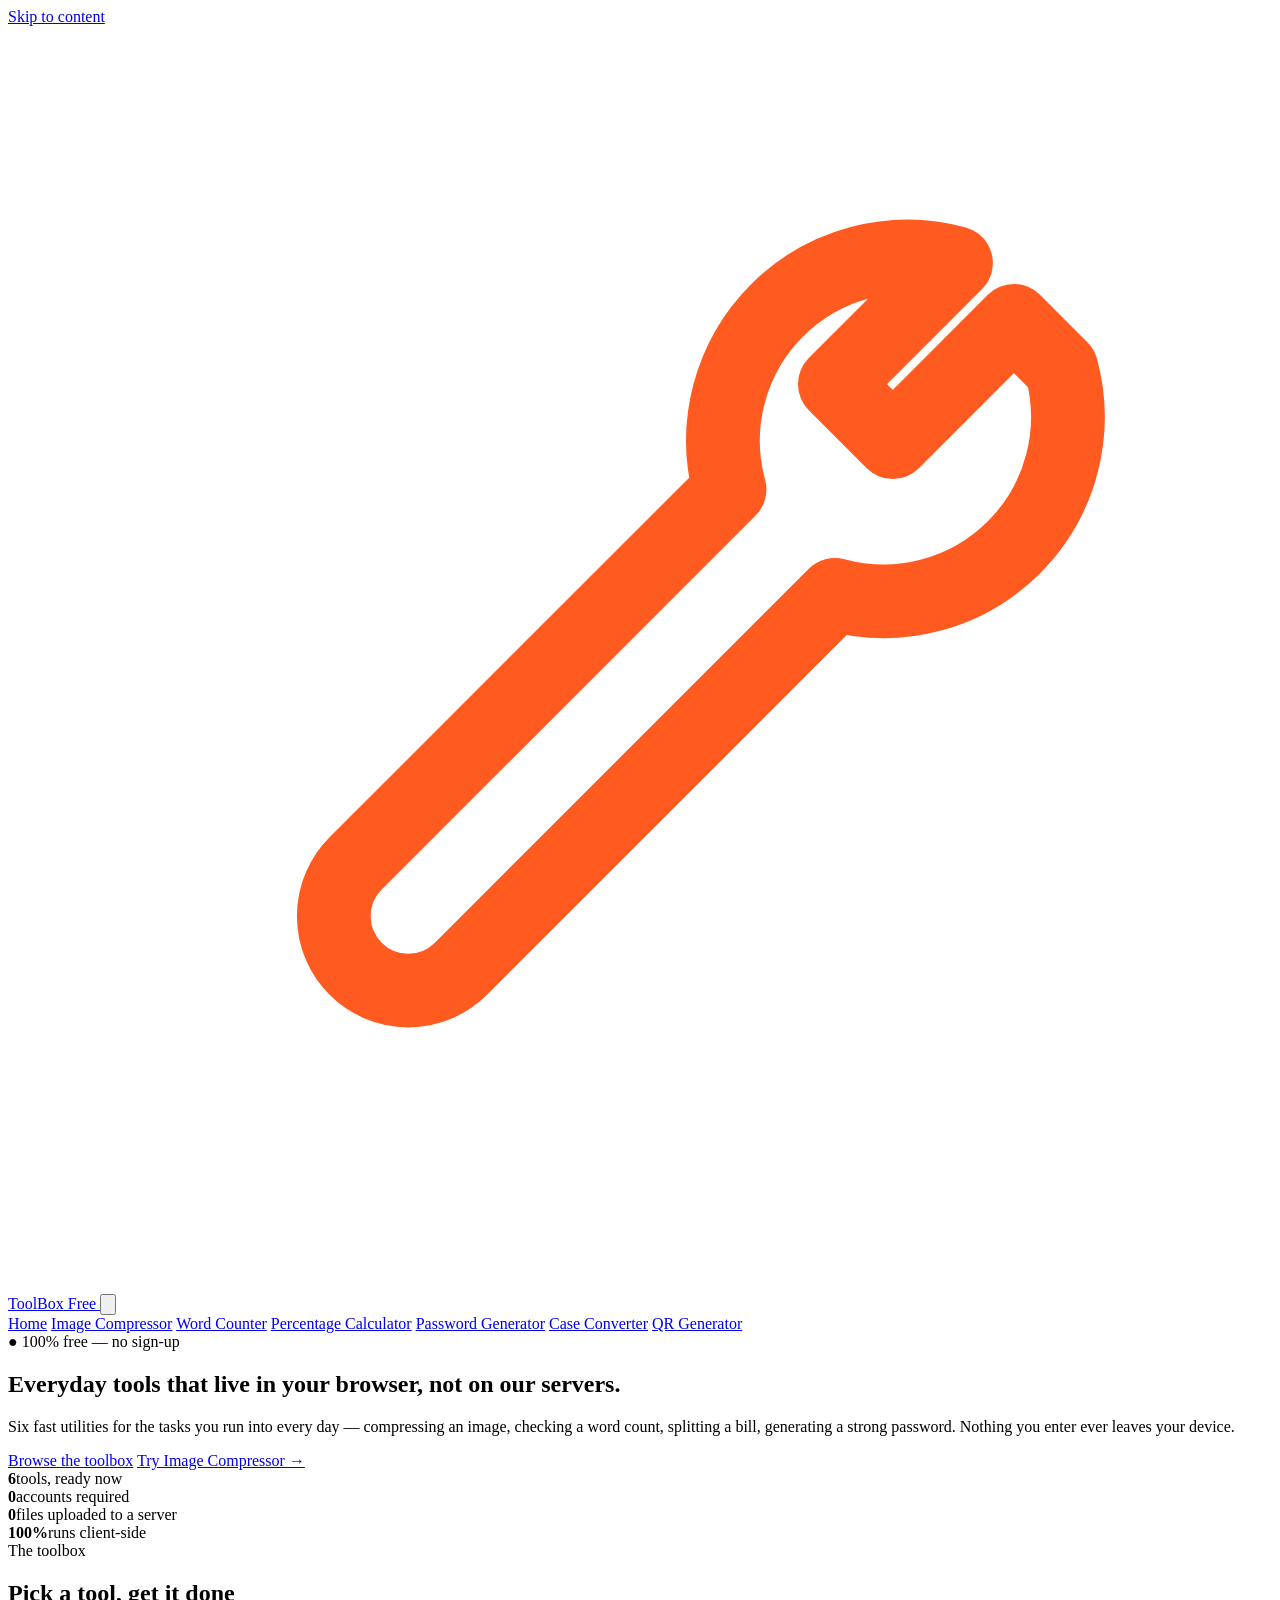
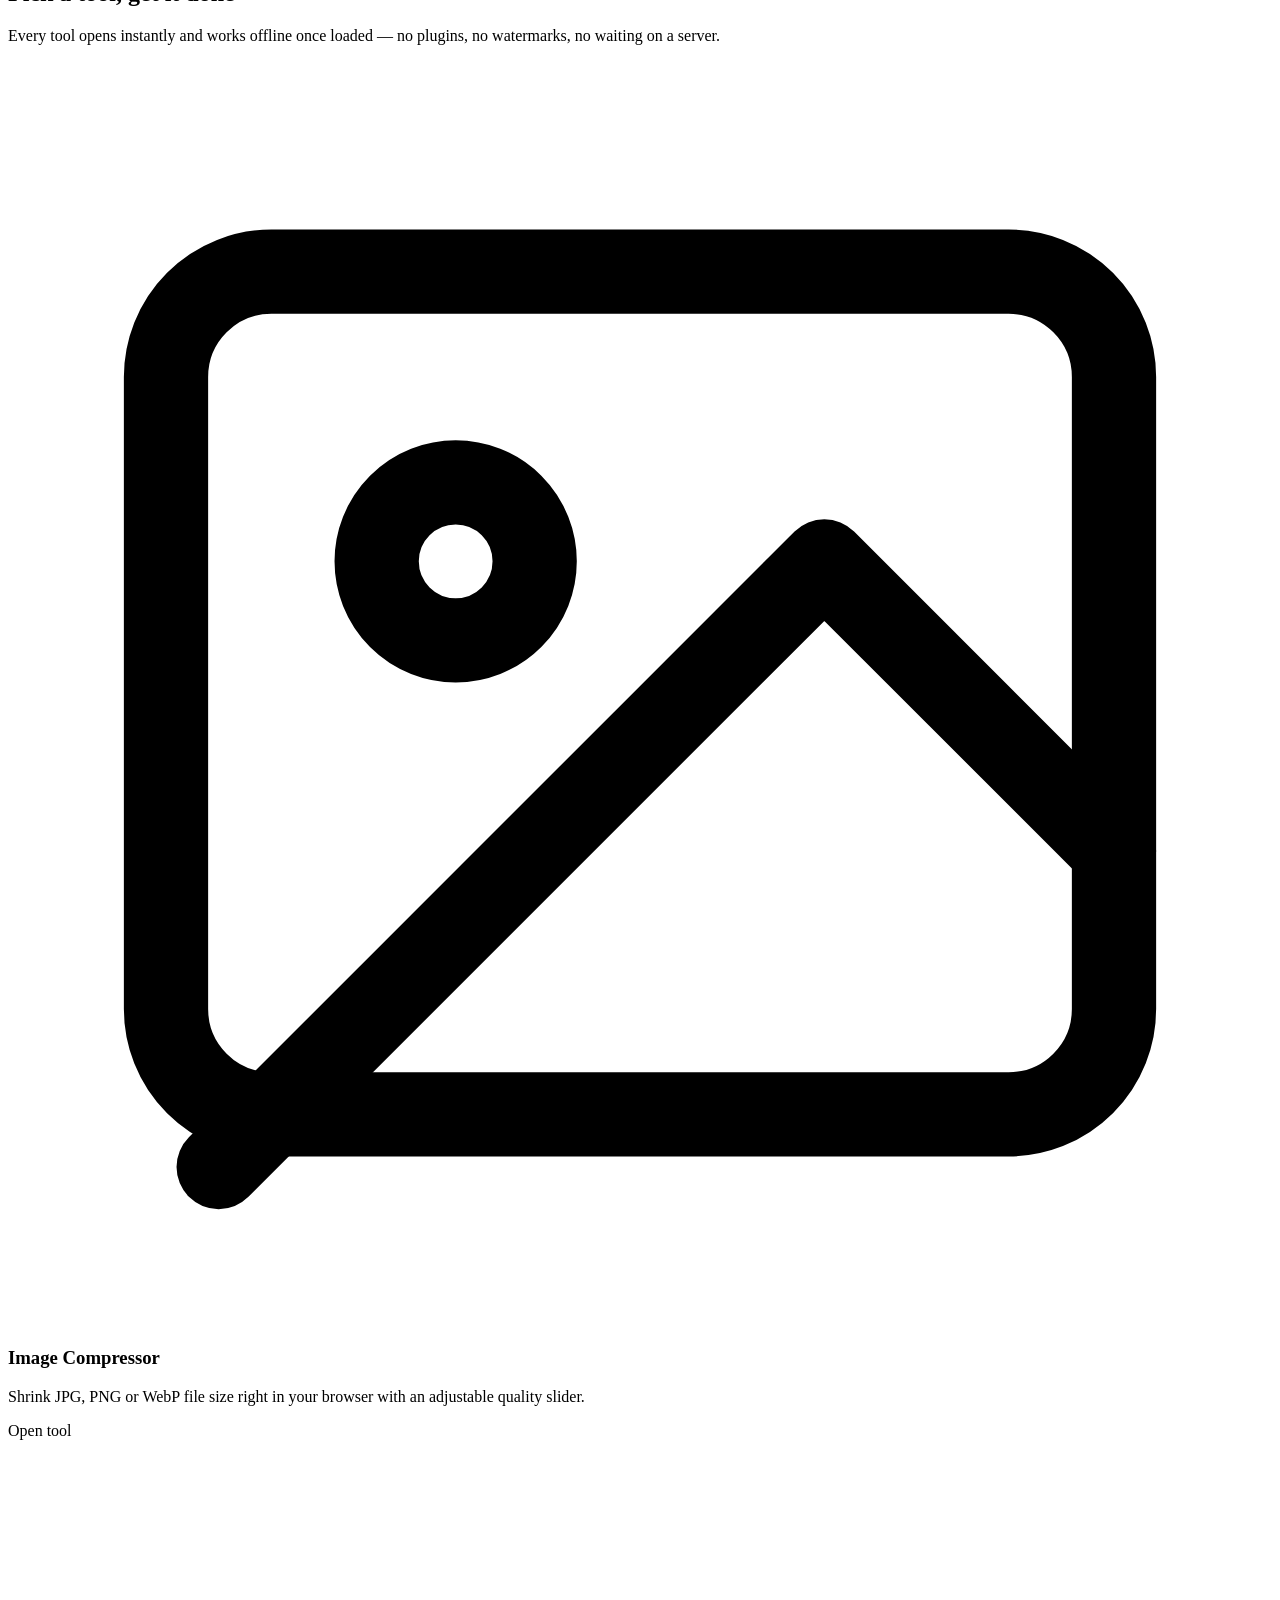
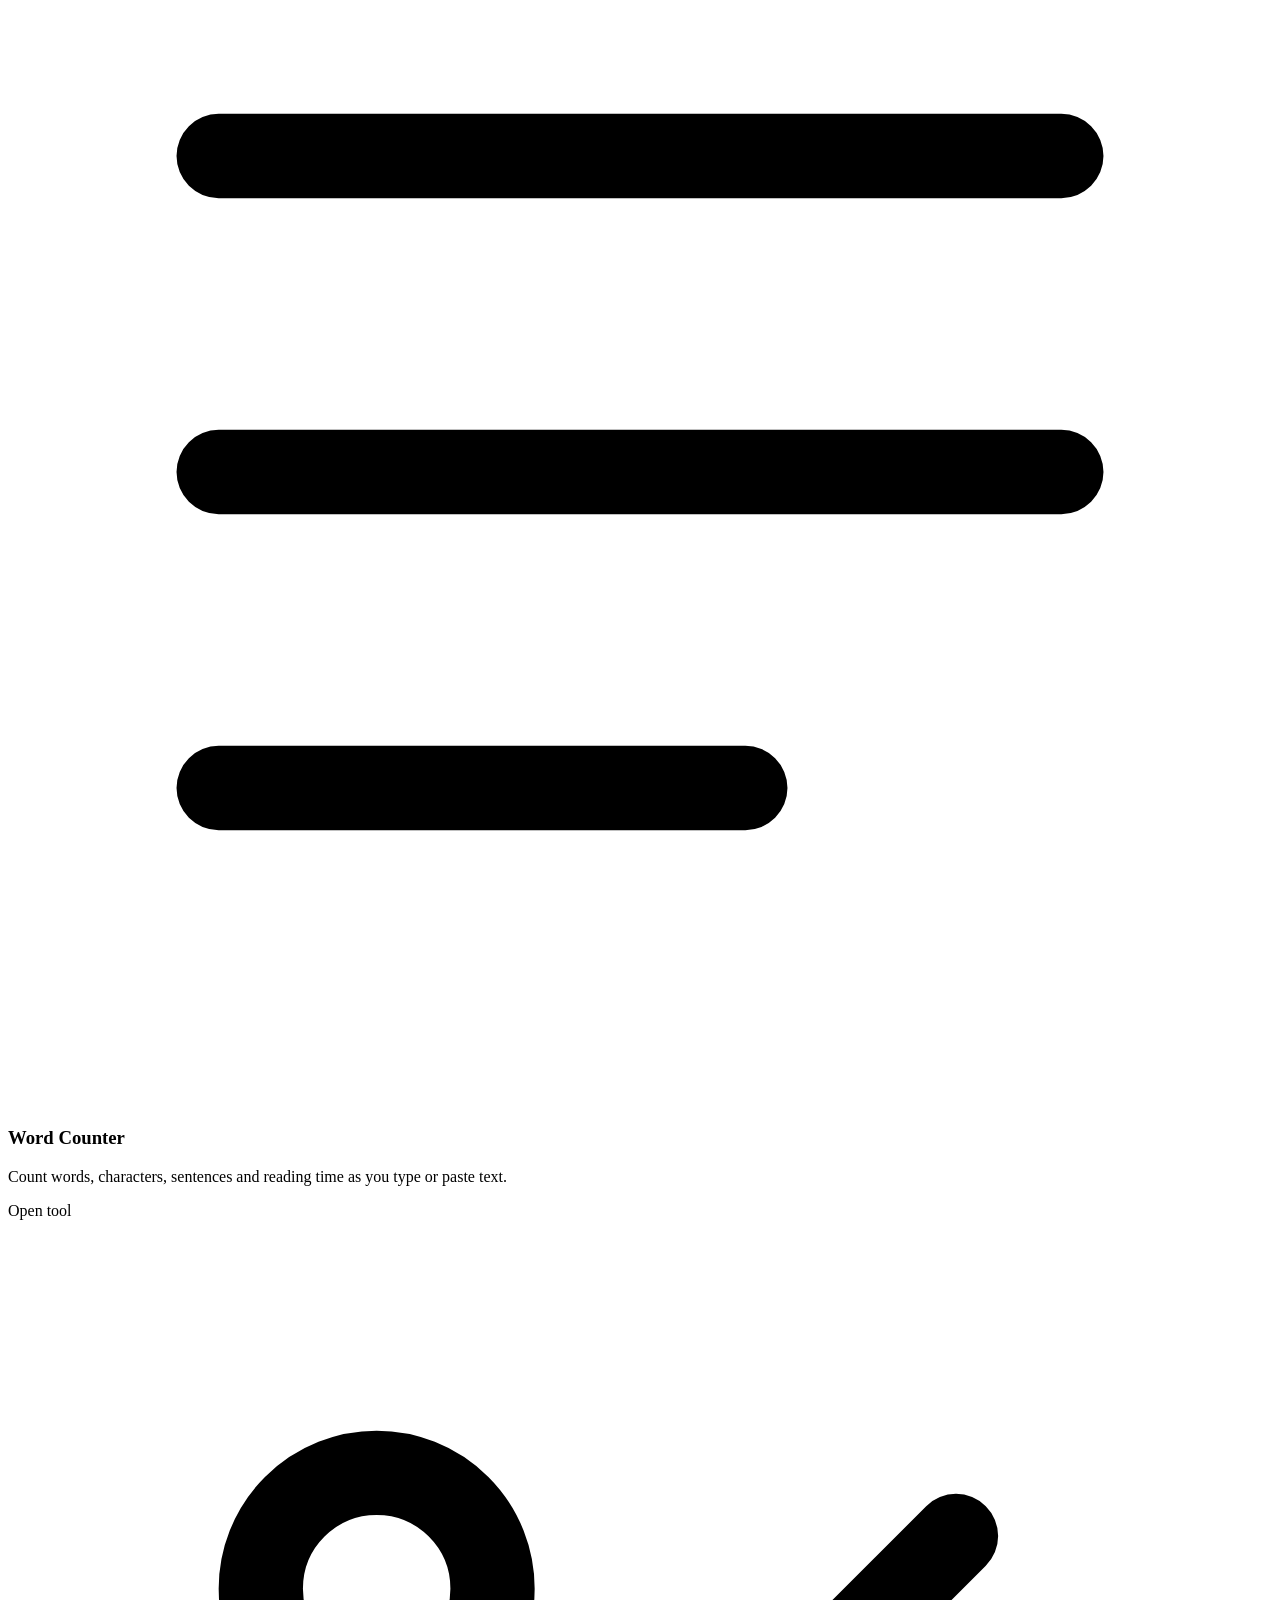
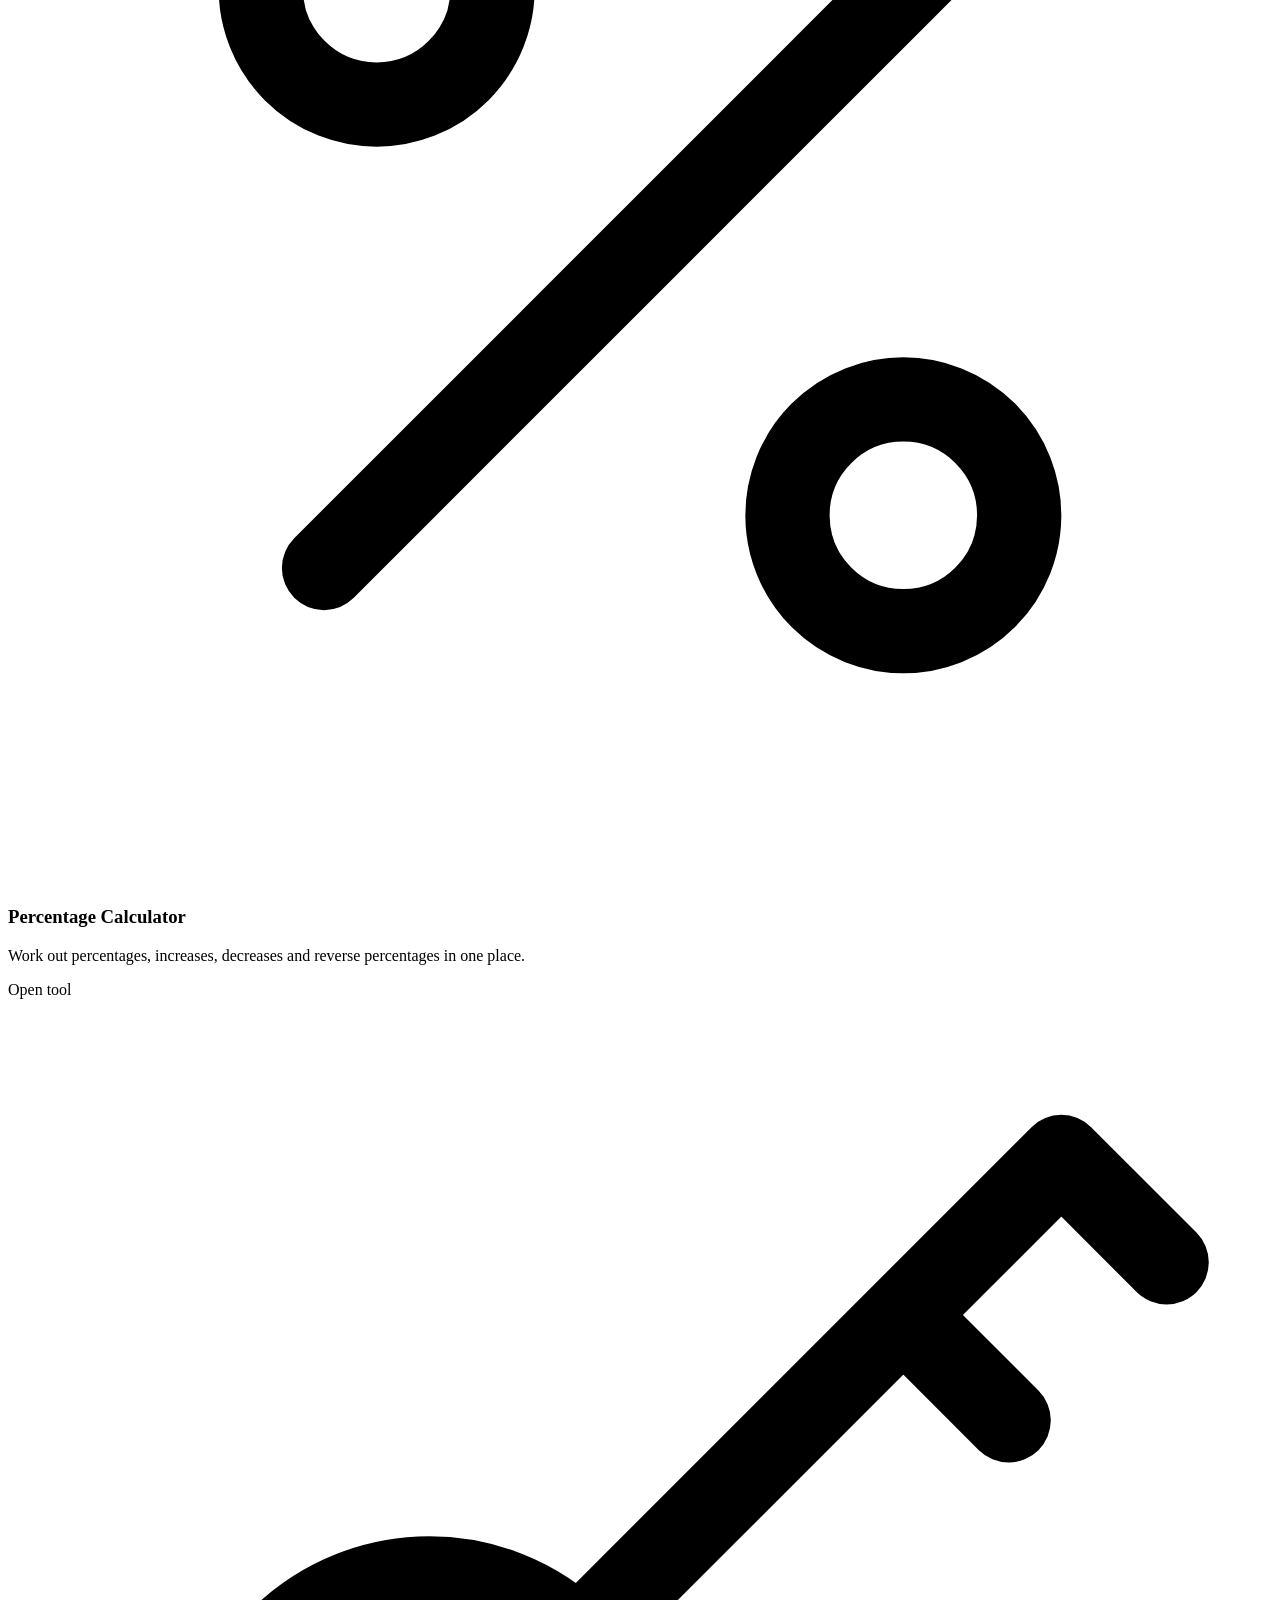
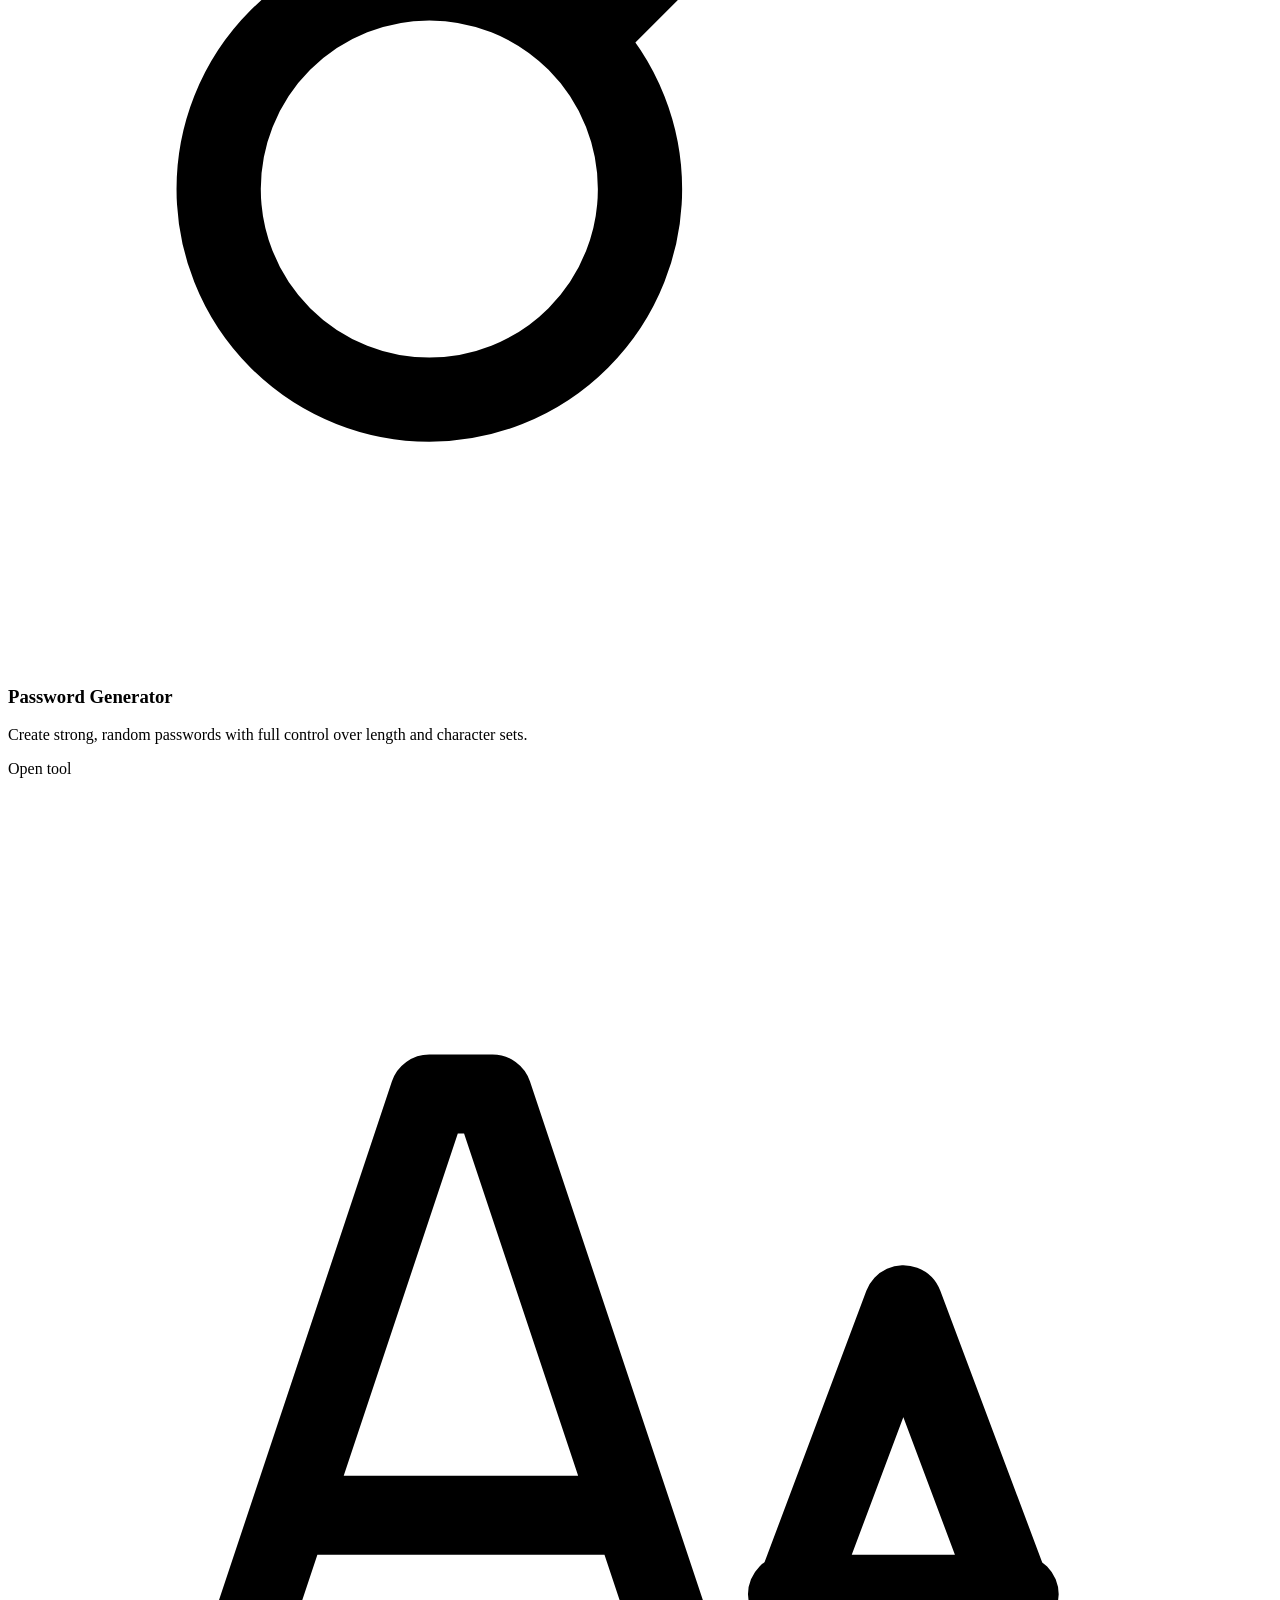
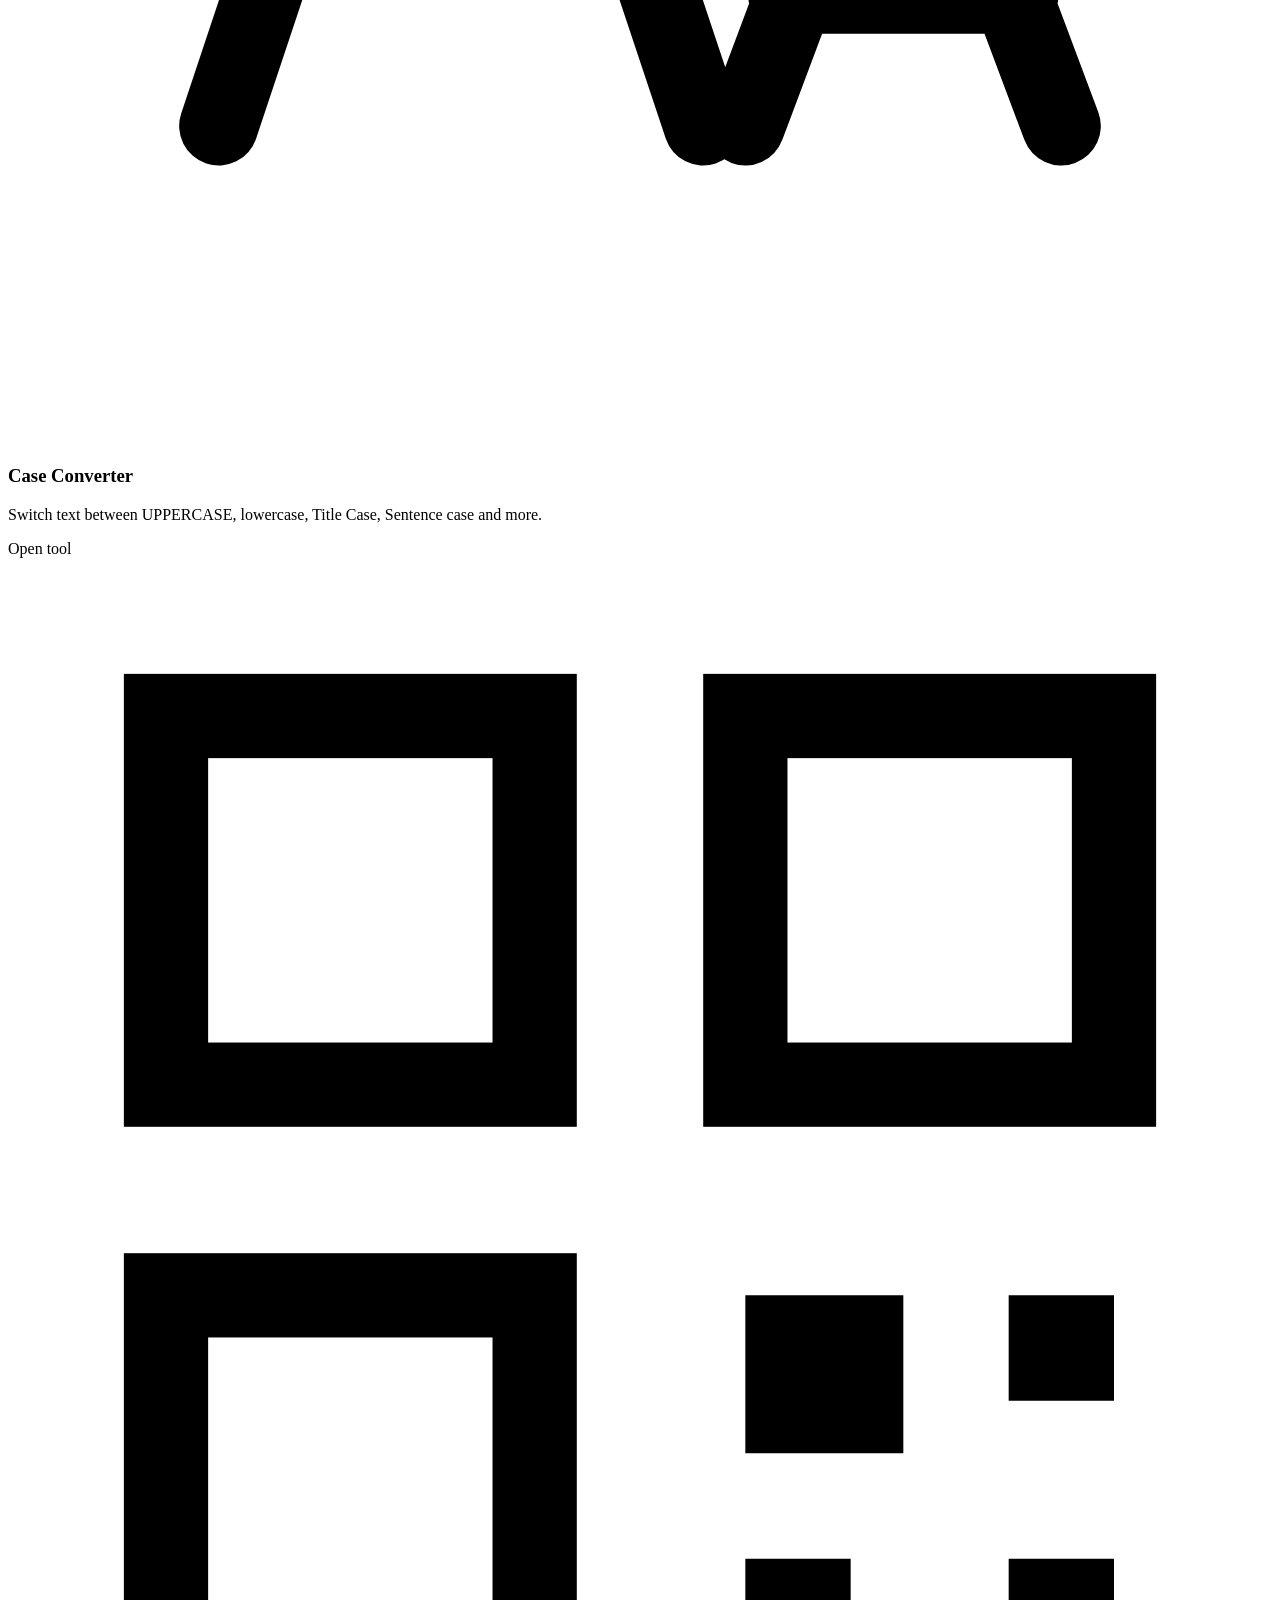
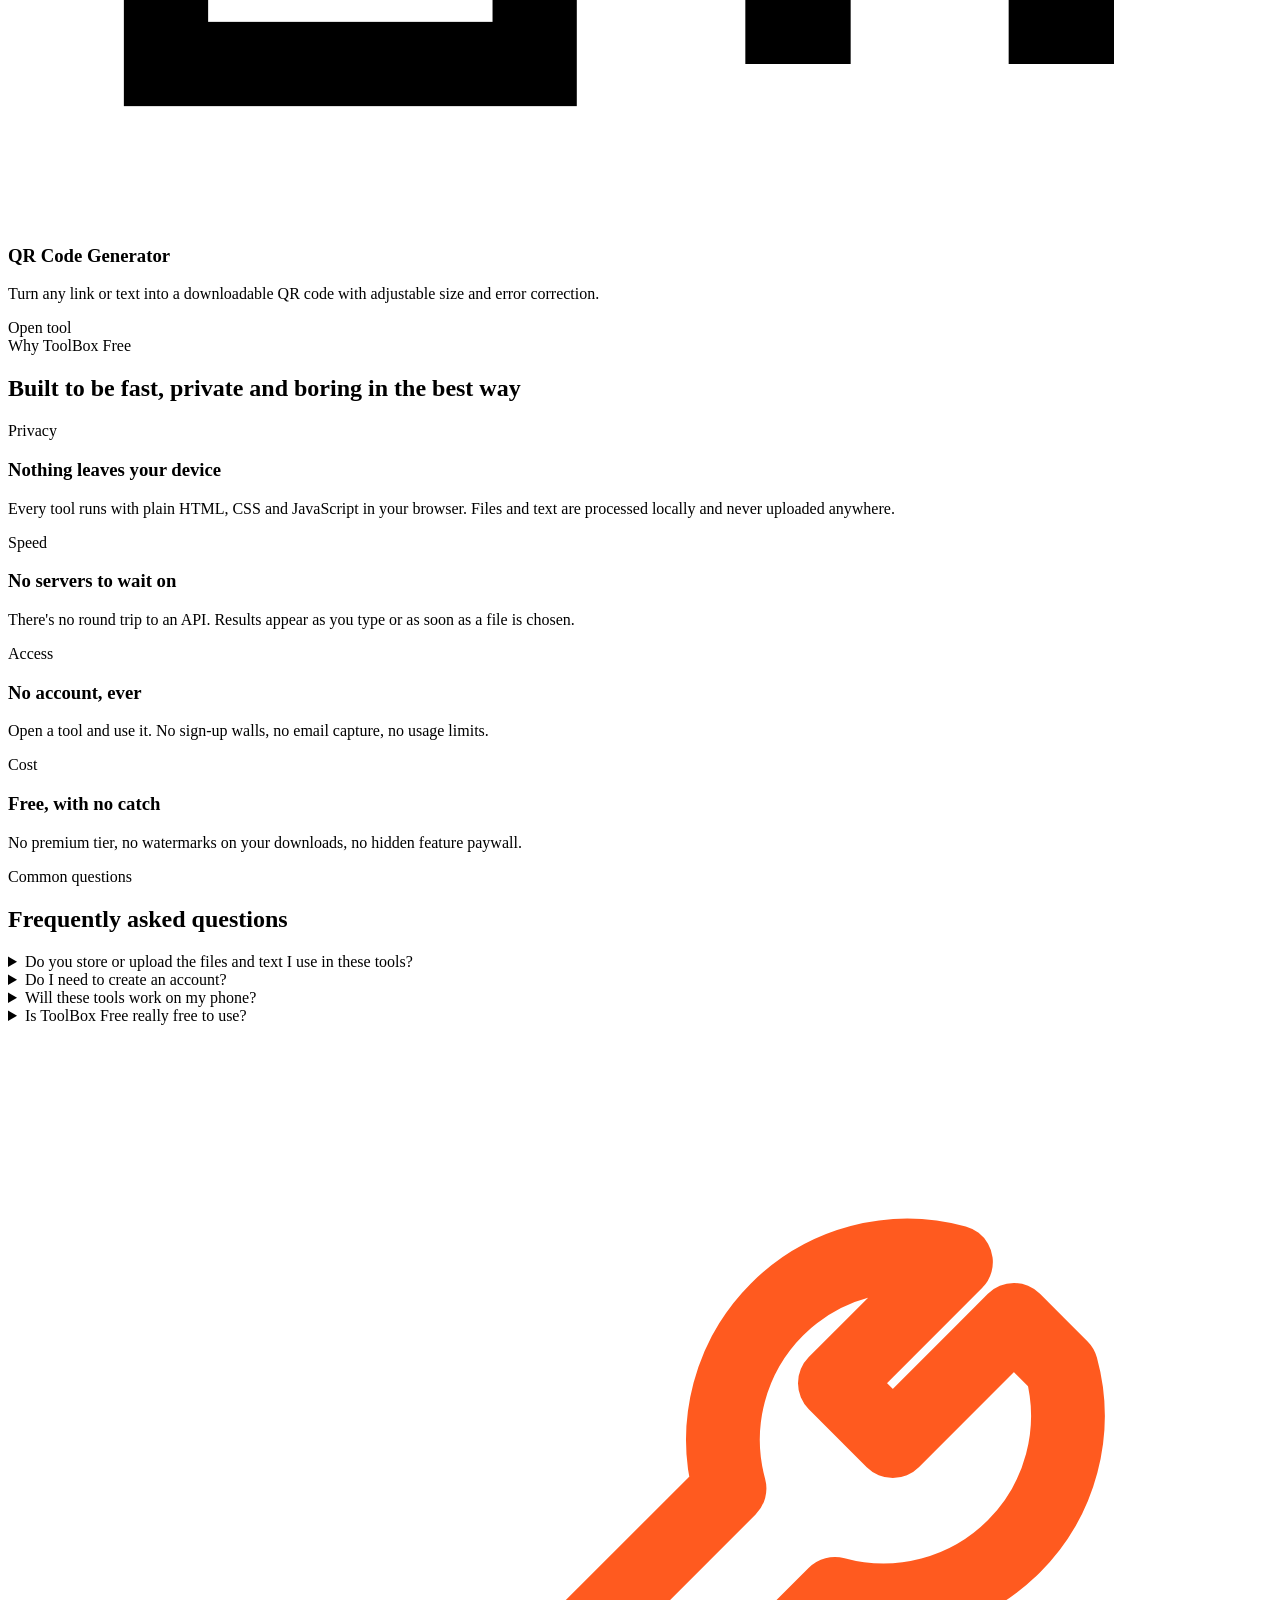
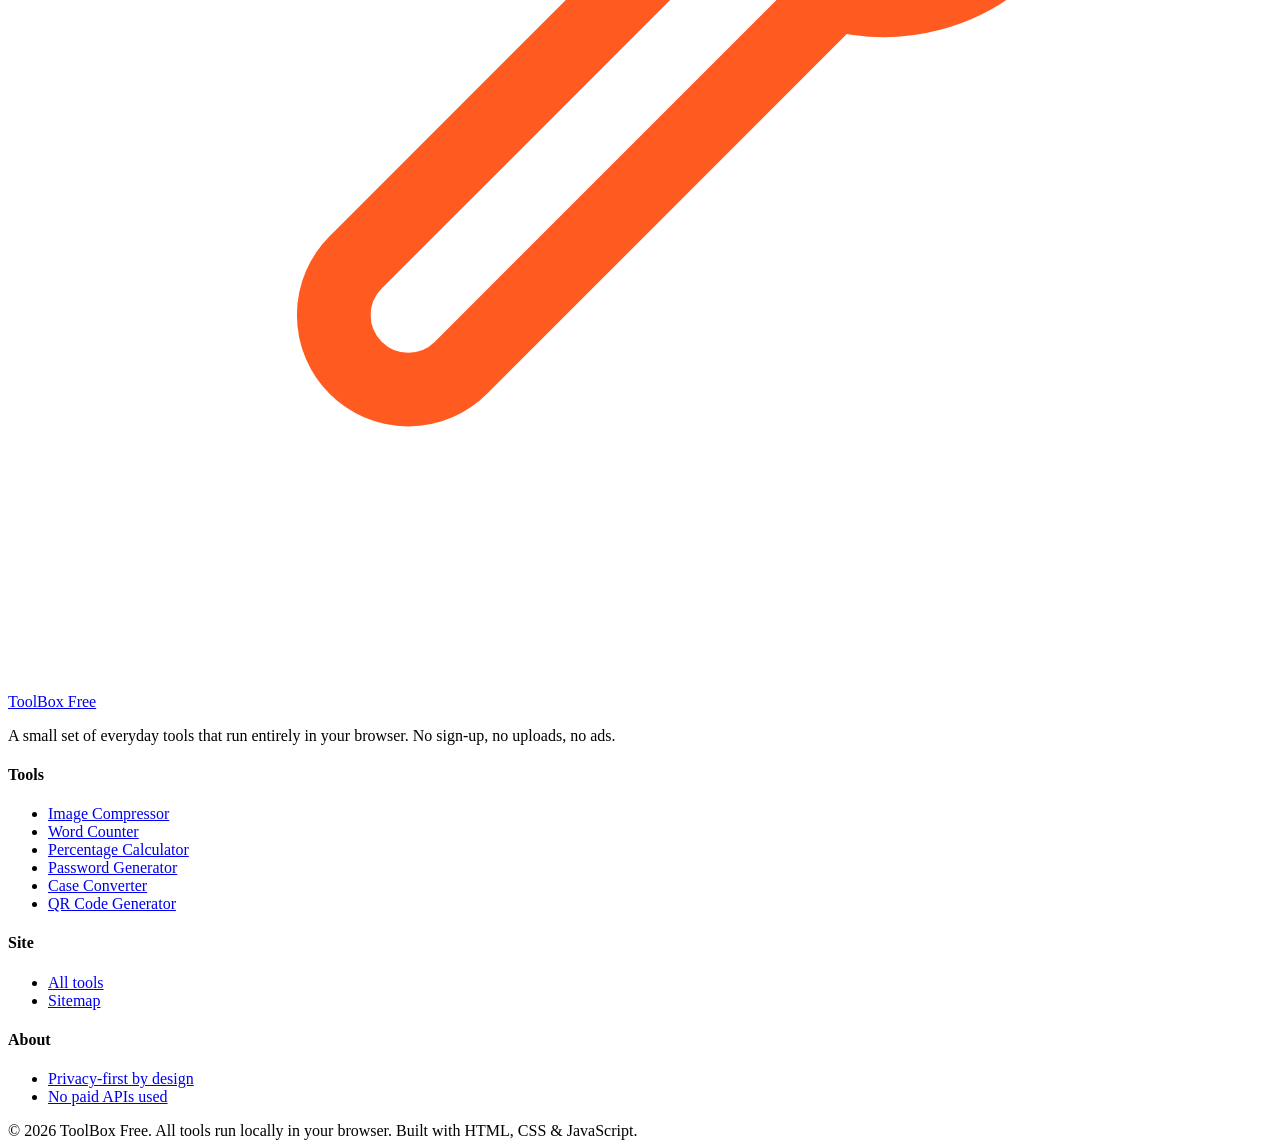
==== index.html @ 696e3f19 "Add files via upload" ====
<!DOCTYPE html>
<html lang="en">
<head>
<meta charset="UTF-8">
<meta name="viewport" content="width=device-width, initial-scale=1.0">
<title>ToolBox Free — Free Online Tools: Image Compressor, Word Counter, QR Generator &amp; More</title>
<meta name="description" content="Free online tools that run entirely in your browser: compress images, count words, calculate percentages, generate passwords, convert text case and create QR codes. No sign-up, no uploads, no ads.">
<meta name="keywords" content="free online tools, image compressor, word counter, percentage calculator, password generator, case converter, qr code generator">
<link rel="canonical" href="https://www.toolboxfree.example/">
<meta name="robots" content="index, follow">
<meta name="theme-color" content="#161a23">

<!-- Open Graph -->
<meta property="og:type" content="website">
<meta property="og:title" content="ToolBox Free — Free Online Tools, No Sign-up Required">
<meta property="og:description" content="Six fast, private, browser-based tools: image compressor, word counter, percentage calculator, password generator, case converter and QR code generator.">
<meta property="og:url" content="https://www.toolboxfree.example/">
<meta property="og:site_name" content="ToolBox Free">
<meta name="twitter:card" content="summary_large_image">
<meta name="twitter:title" content="ToolBox Free — Free Online Tools">
<meta name="twitter:description" content="Fast, private, browser-based tools. No sign-up, no uploads, no ads.">

<link rel="icon" type="image/svg+xml" href="/assets/favicon.svg">
<link rel="manifest" href="/site.webmanifest">
<link rel="stylesheet" href="/css/style.css">

<script type="application/ld+json">
{
  "@context": "https://schema.org",
  "@type": "WebSite",
  "name": "ToolBox Free",
  "url": "https://www.toolboxfree.example/",
  "description": "Free online tools that run entirely in your browser: image compressor, word counter, percentage calculator, password generator, case converter and QR code generator.",
  "potentialAction": {
    "@type": "SearchAction",
    "target": "https://www.toolboxfree.example/search?q={search_term}",
    "query-input": "required name=search_term"
  }
}
</script>
<script type="application/ld+json">
{
  "@context": "https://schema.org",
  "@type": "ItemList",
  "itemListElement": [
    {"@type":"SoftwareApplication","position":1,"name":"Image Compressor","applicationCategory":"UtilitiesApplication","url":"https://www.toolboxfree.example/tools/image-compressor.html","offers":{"@type":"Offer","price":"0","priceCurrency":"USD"}},
    {"@type":"SoftwareApplication","position":2,"name":"Word Counter","applicationCategory":"UtilitiesApplication","url":"https://www.toolboxfree.example/tools/word-counter.html","offers":{"@type":"Offer","price":"0","priceCurrency":"USD"}},
    {"@type":"SoftwareApplication","position":3,"name":"Percentage Calculator","applicationCategory":"UtilitiesApplication","url":"https://www.toolboxfree.example/tools/percentage-calculator.html","offers":{"@type":"Offer","price":"0","priceCurrency":"USD"}},
    {"@type":"SoftwareApplication","position":4,"name":"Password Generator","applicationCategory":"UtilitiesApplication","url":"https://www.toolboxfree.example/tools/password-generator.html","offers":{"@type":"Offer","price":"0","priceCurrency":"USD"}},
    {"@type":"SoftwareApplication","position":5,"name":"Case Converter","applicationCategory":"UtilitiesApplication","url":"https://www.toolboxfree.example/tools/case-converter.html","offers":{"@type":"Offer","price":"0","priceCurrency":"USD"}},
    {"@type":"SoftwareApplication","position":6,"name":"QR Code Generator","applicationCategory":"UtilitiesApplication","url":"https://www.toolboxfree.example/tools/qr-code-generator.html","offers":{"@type":"Offer","price":"0","priceCurrency":"USD"}}
  ]
}
</script>
</head>
<body>
<a class="skip-link" href="#main">Skip to content</a>

<header class="site-header">
  <div class="container">
    <a href="/" class="brand" aria-label="ToolBox Free home">
      <span class="brand-mark">
        <svg viewBox="0 0 24 24" fill="none" xmlns="http://www.w3.org/2000/svg"><path d="M20 6.5a3.5 3.5 0 0 1-4.3 4.3L8.6 17.9a1.4 1.4 0 0 1-2-2l7.1-7.1A3.5 3.5 0 0 1 18 4.5l-2.3 2.3 1.1 1.1L19.1 5.6z" stroke="#ff5a1f" stroke-width="1.4" stroke-linejoin="round"/></svg>
      </span>
      Tool<span class="accent">Box</span>&nbsp;Free
    </a>
    <button class="nav-toggle" aria-label="Toggle menu" aria-expanded="false" aria-controls="main-nav">
      <svg viewBox="0 0 24 24" fill="none"><path d="M3 6h18M3 12h18M3 18h18" stroke="currentColor" stroke-width="2" stroke-linecap="round"/></svg>
    </button>
    <nav class="main-nav" id="main-nav" aria-label="Primary">
      <a href="/" aria-current="page">Home</a>
      <a href="/tools/image-compressor.html">Image Compressor</a>
      <a href="/tools/word-counter.html">Word Counter</a>
      <a href="/tools/percentage-calculator.html">Percentage Calculator</a>
      <a href="/tools/password-generator.html">Password Generator</a>
      <a href="/tools/case-converter.html">Case Converter</a>
      <a href="/tools/qr-code-generator.html">QR Generator</a>
    </nav>
  </div>
</header>

<main id="main">

  <section class="hero">
    <div class="container">
      <span class="hero-eyebrow">● 100% free — no sign-up</span>
      <h1>Everyday tools that live <span class="accent">in your browser</span>, not on our servers.</h1>
      <p class="hero-sub">Six fast utilities for the tasks you run into every day — compressing an image, checking a word count, splitting a bill, generating a strong password. Nothing you enter ever leaves your device.</p>
      <div class="row" style="flex-wrap:wrap;">
        <a href="#tools" class="btn btn-primary" style="flex:none;">Browse the toolbox</a>
        <a href="/tools/image-compressor.html" class="btn btn-ghost" style="flex:none;">Try Image Compressor →</a>
      </div>
      <div class="hero-stats">
        <div class="hero-stat"><b>6</b><span>tools, ready now</span></div>
        <div class="hero-stat"><b>0</b><span>accounts required</span></div>
        <div class="hero-stat"><b>0</b><span>files uploaded to a server</span></div>
        <div class="hero-stat"><b>100%</b><span>runs client-side</span></div>
      </div>
    </div>
  </section>

  <section class="section" id="tools">
    <div class="container">
      <div class="section-head">
        <span class="eyebrow">The toolbox</span>
        <h2>Pick a tool, get it done</h2>
        <p>Every tool opens instantly and works offline once loaded — no plugins, no watermarks, no waiting on a server.</p>
      </div>

      <div class="tool-grid">

        <article class="tool-card">
          <div class="tool-icon">
            <svg viewBox="0 0 24 24" fill="none"><rect x="3" y="4" width="18" height="16" rx="2" stroke="currentColor" stroke-width="1.6"/><circle cx="8.5" cy="9.5" r="1.5" stroke="currentColor" stroke-width="1.6"/><path d="M21 15l-5.5-5.5L4 21" stroke="currentColor" stroke-width="1.6" stroke-linecap="round" stroke-linejoin="round"/></svg>
          </div>
          <h3>Image Compressor</h3>
          <p>Shrink JPG, PNG or WebP file size right in your browser with an adjustable quality slider.</p>
          <span class="tool-tag">Open tool</span>
          <a class="tool-card-link" href="/tools/image-compressor.html" aria-label="Open Image Compressor"></a>
        </article>

        <article class="tool-card">
          <div class="tool-icon">
            <svg viewBox="0 0 24 24" fill="none"><path d="M4 6h16M4 12h16M4 18h10" stroke="currentColor" stroke-width="1.6" stroke-linecap="round"/></svg>
          </div>
          <h3>Word Counter</h3>
          <p>Count words, characters, sentences and reading time as you type or paste text.</p>
          <span class="tool-tag">Open tool</span>
          <a class="tool-card-link" href="/tools/word-counter.html" aria-label="Open Word Counter"></a>
        </article>

        <article class="tool-card">
          <div class="tool-icon">
            <svg viewBox="0 0 24 24" fill="none"><circle cx="7" cy="7" r="2.2" stroke="currentColor" stroke-width="1.6"/><circle cx="17" cy="17" r="2.2" stroke="currentColor" stroke-width="1.6"/><path d="M18 6L6 18" stroke="currentColor" stroke-width="1.6" stroke-linecap="round"/></svg>
          </div>
          <h3>Percentage Calculator</h3>
          <p>Work out percentages, increases, decreases and reverse percentages in one place.</p>
          <span class="tool-tag">Open tool</span>
          <a class="tool-card-link" href="/tools/percentage-calculator.html" aria-label="Open Percentage Calculator"></a>
        </article>

        <article class="tool-card">
          <div class="tool-icon">
            <svg viewBox="0 0 24 24" fill="none"><circle cx="8" cy="15" r="4" stroke="currentColor" stroke-width="1.6"/><path d="M11 12l9-9M17 6l2 2M20 3l2 2" stroke="currentColor" stroke-width="1.6" stroke-linecap="round"/></svg>
          </div>
          <h3>Password Generator</h3>
          <p>Create strong, random passwords with full control over length and character sets.</p>
          <span class="tool-tag">Open tool</span>
          <a class="tool-card-link" href="/tools/password-generator.html" aria-label="Open Password Generator"></a>
        </article>

        <article class="tool-card">
          <div class="tool-icon">
            <svg viewBox="0 0 24 24" fill="none"><path d="M4 18L8 6h1.2l4 12M5.4 14h6.4M14 18l3-8 3 8M14.8 15.5h4.4" stroke="currentColor" stroke-width="1.5" stroke-linecap="round" stroke-linejoin="round"/></svg>
          </div>
          <h3>Case Converter</h3>
          <p>Switch text between UPPERCASE, lowercase, Title Case, Sentence case and more.</p>
          <span class="tool-tag">Open tool</span>
          <a class="tool-card-link" href="/tools/case-converter.html" aria-label="Open Case Converter"></a>
        </article>

        <article class="tool-card">
          <div class="tool-icon">
            <svg viewBox="0 0 24 24" fill="none"><rect x="3" y="3" width="7" height="7" stroke="currentColor" stroke-width="1.6"/><rect x="14" y="3" width="7" height="7" stroke="currentColor" stroke-width="1.6"/><rect x="3" y="14" width="7" height="7" stroke="currentColor" stroke-width="1.6"/><path d="M14 14h3v3h-3zM19 14h2v2h-2zM14 19h2v2h-2zM19 19h2v2h-2z" fill="currentColor"/></svg>
          </div>
          <h3>QR Code Generator</h3>
          <p>Turn any link or text into a downloadable QR code with adjustable size and error correction.</p>
          <span class="tool-tag">Open tool</span>
          <a class="tool-card-link" href="/tools/qr-code-generator.html" aria-label="Open QR Code Generator"></a>
        </article>

      </div>
    </div>
  </section>

  <section class="section section-alt">
    <div class="container">
      <div class="section-head">
        <span class="eyebrow">Why ToolBox Free</span>
        <h2>Built to be fast, private and boring in the best way</h2>
      </div>
      <div class="feature-grid">
        <div class="feature">
          <span class="feature-num">Privacy</span>
          <h3>Nothing leaves your device</h3>
          <p>Every tool runs with plain HTML, CSS and JavaScript in your browser. Files and text are processed locally and never uploaded anywhere.</p>
        </div>
        <div class="feature">
          <span class="feature-num">Speed</span>
          <h3>No servers to wait on</h3>
          <p>There's no round trip to an API. Results appear as you type or as soon as a file is chosen.</p>
        </div>
        <div class="feature">
          <span class="feature-num">Access</span>
          <h3>No account, ever</h3>
          <p>Open a tool and use it. No sign-up walls, no email capture, no usage limits.</p>
        </div>
        <div class="feature">
          <span class="feature-num">Cost</span>
          <h3>Free, with no catch</h3>
          <p>No premium tier, no watermarks on your downloads, no hidden feature paywall.</p>
        </div>
      </div>
    </div>
  </section>

  <section class="section">
    <div class="container">
      <div class="section-head">
        <span class="eyebrow">Common questions</span>
        <h2>Frequently asked questions</h2>
      </div>
      <div class="info-block">
        <details class="faq-item">
          <summary>Do you store or upload the files and text I use in these tools?</summary>
          <p>No. Every tool on ToolBox Free processes your input directly in your browser using JavaScript. Images, passwords and text you generate or type never travel to a server.</p>
        </details>
        <details class="faq-item">
          <summary>Do I need to create an account?</summary>
          <p>No account, login or email address is required for any tool. Just open a tool page and start using it.</p>
        </details>
        <details class="faq-item">
          <summary>Will these tools work on my phone?</summary>
          <p>Yes. Every page is built to be fully responsive and works on modern mobile browsers as well as desktop browsers.</p>
        </details>
        <details class="faq-item">
          <summary>Is ToolBox Free really free to use?</summary>
          <p>Yes, all six tools are free with no usage limits, no watermarks and no premium tier.</p>
        </details>
      </div>
    </div>
  </section>

</main>

<footer class="site-footer">
  <div class="container">
    <div class="footer-grid">
      <div class="footer-brand">
        <a href="/" class="brand">
          <span class="brand-mark">
            <svg viewBox="0 0 24 24" fill="none"><path d="M20 6.5a3.5 3.5 0 0 1-4.3 4.3L8.6 17.9a1.4 1.4 0 0 1-2-2l7.1-7.1A3.5 3.5 0 0 1 18 4.5l-2.3 2.3 1.1 1.1L19.1 5.6z" stroke="#ff5a1f" stroke-width="1.4" stroke-linejoin="round"/></svg>
          </span>
          ToolBox Free
        </a>
        <p>A small set of everyday tools that run entirely in your browser. No sign-up, no uploads, no ads.</p>
      </div>
      <nav class="footer-col" aria-label="Tools">
        <h4>Tools</h4>
        <ul>
          <li><a href="/tools/image-compressor.html">Image Compressor</a></li>
          <li><a href="/tools/word-counter.html">Word Counter</a></li>
          <li><a href="/tools/percentage-calculator.html">Percentage Calculator</a></li>
          <li><a href="/tools/password-generator.html">Password Generator</a></li>
          <li><a href="/tools/case-converter.html">Case Converter</a></li>
          <li><a href="/tools/qr-code-generator.html">QR Code Generator</a></li>
        </ul>
      </nav>
      <div class="footer-col">
        <h4>Site</h4>
        <ul>
          <li><a href="/#tools">All tools</a></li>
          <li><a href="/sitemap.xml">Sitemap</a></li>
        </ul>
      </div>
      <div class="footer-col">
        <h4>About</h4>
        <ul>
          <li><a href="/#">Privacy-first by design</a></li>
          <li><a href="/#">No paid APIs used</a></li>
        </ul>
      </div>
    </div>
    <div class="footer-bottom">
      <span>© <span id="year">2026</span> ToolBox Free. All tools run locally in your browser.</span>
      <span>Built with HTML, CSS &amp; JavaScript.</span>
    </div>
  </div>
</footer>

<div class="toast" id="toast" role="status" aria-live="polite">
  <span class="dot"></span><span class="toast-message"></span>
</div>

<script src="/js/main.js"></script>
</body>
</html>
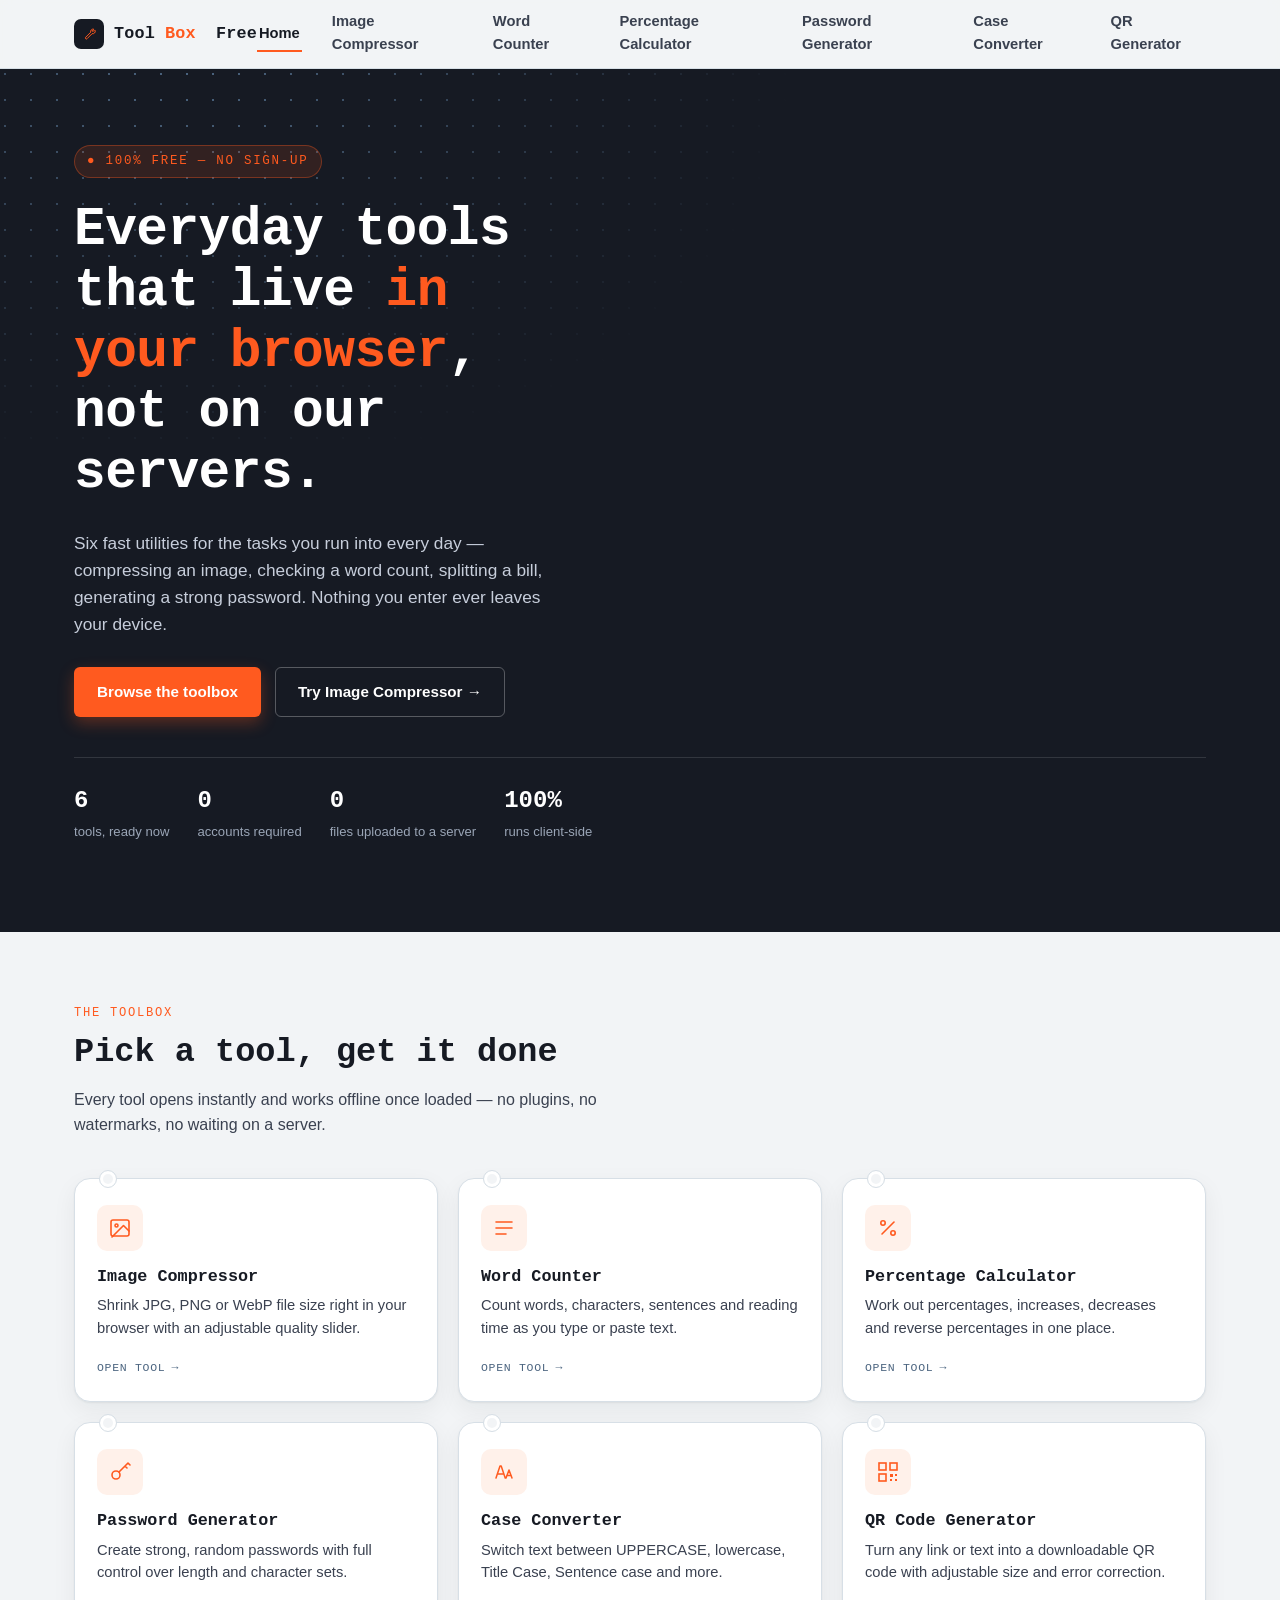
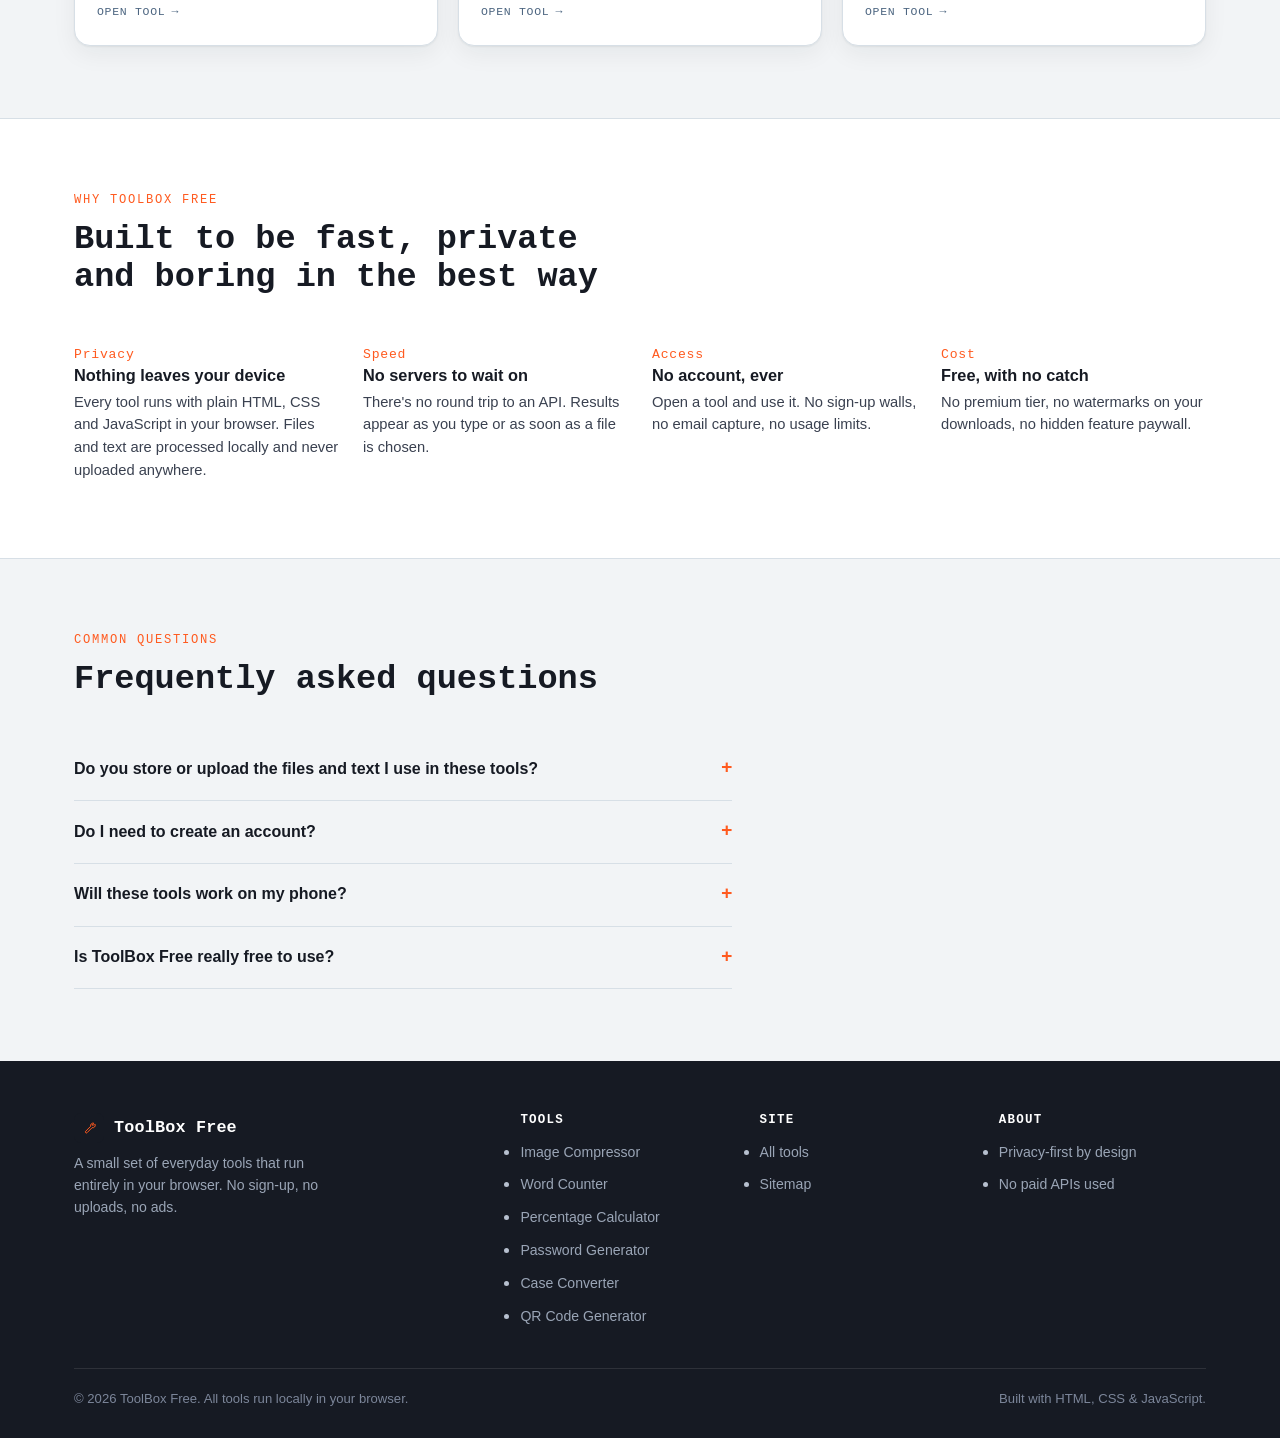
==== commit 86e9eb4a: "Add files via upload" ====
--- a/index.html
+++ b/index.html
@@ -6,7 +6,7 @@
 <title>ToolBox Free — Free Online Tools: Image Compressor, Word Counter, QR Generator &amp; More</title>
 <meta name="description" content="Free online tools that run entirely in your browser: compress images, count words, calculate percentages, generate passwords, convert text case and create QR codes. No sign-up, no uploads, no ads.">
 <meta name="keywords" content="free online tools, image compressor, word counter, percentage calculator, password generator, case converter, qr code generator">
-<link rel="canonical" href="https://www.toolboxfree.example/">
+<link rel="canonical" href="https://gujjarayan916.github.io/toolbox-free/">
 <meta name="robots" content="index, follow">
 <meta name="theme-color" content="#161a23">
 
@@ -14,26 +14,26 @@
 <meta property="og:type" content="website">
 <meta property="og:title" content="ToolBox Free — Free Online Tools, No Sign-up Required">
 <meta property="og:description" content="Six fast, private, browser-based tools: image compressor, word counter, percentage calculator, password generator, case converter and QR code generator.">
-<meta property="og:url" content="https://www.toolboxfree.example/">
+<meta property="og:url" content="https://gujjarayan916.github.io/toolbox-free/">
 <meta property="og:site_name" content="ToolBox Free">
 <meta name="twitter:card" content="summary_large_image">
 <meta name="twitter:title" content="ToolBox Free — Free Online Tools">
 <meta name="twitter:description" content="Fast, private, browser-based tools. No sign-up, no uploads, no ads.">
 
-<link rel="icon" type="image/svg+xml" href="/assets/favicon.svg">
-<link rel="manifest" href="/site.webmanifest">
-<link rel="stylesheet" href="/css/style.css">
+<link rel="icon" type="image/svg+xml" href="assets/favicon.svg">
+<link rel="manifest" href="site.webmanifest">
+<link rel="stylesheet" href="css/style.css">
 
 <script type="application/ld+json">
 {
   "@context": "https://schema.org",
   "@type": "WebSite",
   "name": "ToolBox Free",
-  "url": "https://www.toolboxfree.example/",
+  "url": "https://gujjarayan916.github.io/toolbox-free/",
   "description": "Free online tools that run entirely in your browser: image compressor, word counter, percentage calculator, password generator, case converter and QR code generator.",
   "potentialAction": {
     "@type": "SearchAction",
-    "target": "https://www.toolboxfree.example/search?q={search_term}",
+    "target": "https://gujjarayan916.github.io/toolbox-free/search?q={search_term}",
     "query-input": "required name=search_term"
   }
 }
@@ -43,12 +43,12 @@
   "@context": "https://schema.org",
   "@type": "ItemList",
   "itemListElement": [
-    {"@type":"SoftwareApplication","position":1,"name":"Image Compressor","applicationCategory":"UtilitiesApplication","url":"https://www.toolboxfree.example/tools/image-compressor.html","offers":{"@type":"Offer","price":"0","priceCurrency":"USD"}},
-    {"@type":"SoftwareApplication","position":2,"name":"Word Counter","applicationCategory":"UtilitiesApplication","url":"https://www.toolboxfree.example/tools/word-counter.html","offers":{"@type":"Offer","price":"0","priceCurrency":"USD"}},
-    {"@type":"SoftwareApplication","position":3,"name":"Percentage Calculator","applicationCategory":"UtilitiesApplication","url":"https://www.toolboxfree.example/tools/percentage-calculator.html","offers":{"@type":"Offer","price":"0","priceCurrency":"USD"}},
-    {"@type":"SoftwareApplication","position":4,"name":"Password Generator","applicationCategory":"UtilitiesApplication","url":"https://www.toolboxfree.example/tools/password-generator.html","offers":{"@type":"Offer","price":"0","priceCurrency":"USD"}},
-    {"@type":"SoftwareApplication","position":5,"name":"Case Converter","applicationCategory":"UtilitiesApplication","url":"https://www.toolboxfree.example/tools/case-converter.html","offers":{"@type":"Offer","price":"0","priceCurrency":"USD"}},
-    {"@type":"SoftwareApplication","position":6,"name":"QR Code Generator","applicationCategory":"UtilitiesApplication","url":"https://www.toolboxfree.example/tools/qr-code-generator.html","offers":{"@type":"Offer","price":"0","priceCurrency":"USD"}}
+    {"@type":"SoftwareApplication","position":1,"name":"Image Compressor","applicationCategory":"UtilitiesApplication","url":"https://gujjarayan916.github.io/toolbox-free/tools/image-compressor.html","offers":{"@type":"Offer","price":"0","priceCurrency":"USD"}},
+    {"@type":"SoftwareApplication","position":2,"name":"Word Counter","applicationCategory":"UtilitiesApplication","url":"https://gujjarayan916.github.io/toolbox-free/tools/word-counter.html","offers":{"@type":"Offer","price":"0","priceCurrency":"USD"}},
+    {"@type":"SoftwareApplication","position":3,"name":"Percentage Calculator","applicationCategory":"UtilitiesApplication","url":"https://gujjarayan916.github.io/toolbox-free/tools/percentage-calculator.html","offers":{"@type":"Offer","price":"0","priceCurrency":"USD"}},
+    {"@type":"SoftwareApplication","position":4,"name":"Password Generator","applicationCategory":"UtilitiesApplication","url":"https://gujjarayan916.github.io/toolbox-free/tools/password-generator.html","offers":{"@type":"Offer","price":"0","priceCurrency":"USD"}},
+    {"@type":"SoftwareApplication","position":5,"name":"Case Converter","applicationCategory":"UtilitiesApplication","url":"https://gujjarayan916.github.io/toolbox-free/tools/case-converter.html","offers":{"@type":"Offer","price":"0","priceCurrency":"USD"}},
+    {"@type":"SoftwareApplication","position":6,"name":"QR Code Generator","applicationCategory":"UtilitiesApplication","url":"https://gujjarayan916.github.io/toolbox-free/tools/qr-code-generator.html","offers":{"@type":"Offer","price":"0","priceCurrency":"USD"}}
   ]
 }
 </script>
@@ -58,7 +58,7 @@
 
 <header class="site-header">
   <div class="container">
-    <a href="/" class="brand" aria-label="ToolBox Free home">
+    <a href="./" class="brand" aria-label="ToolBox Free home">
       <span class="brand-mark">
         <svg viewBox="0 0 24 24" fill="none" xmlns="http://www.w3.org/2000/svg"><path d="M20 6.5a3.5 3.5 0 0 1-4.3 4.3L8.6 17.9a1.4 1.4 0 0 1-2-2l7.1-7.1A3.5 3.5 0 0 1 18 4.5l-2.3 2.3 1.1 1.1L19.1 5.6z" stroke="#ff5a1f" stroke-width="1.4" stroke-linejoin="round"/></svg>
       </span>
@@ -68,13 +68,13 @@
       <svg viewBox="0 0 24 24" fill="none"><path d="M3 6h18M3 12h18M3 18h18" stroke="currentColor" stroke-width="2" stroke-linecap="round"/></svg>
     </button>
     <nav class="main-nav" id="main-nav" aria-label="Primary">
-      <a href="/" aria-current="page">Home</a>
-      <a href="/tools/image-compressor.html">Image Compressor</a>
-      <a href="/tools/word-counter.html">Word Counter</a>
-      <a href="/tools/percentage-calculator.html">Percentage Calculator</a>
-      <a href="/tools/password-generator.html">Password Generator</a>
-      <a href="/tools/case-converter.html">Case Converter</a>
-      <a href="/tools/qr-code-generator.html">QR Generator</a>
+      <a href="./" aria-current="page">Home</a>
+      <a href="tools/image-compressor.html">Image Compressor</a>
+      <a href="tools/word-counter.html">Word Counter</a>
+      <a href="tools/percentage-calculator.html">Percentage Calculator</a>
+      <a href="tools/password-generator.html">Password Generator</a>
+      <a href="tools/case-converter.html">Case Converter</a>
+      <a href="tools/qr-code-generator.html">QR Generator</a>
     </nav>
   </div>
 </header>
@@ -88,7 +88,7 @@
       <p class="hero-sub">Six fast utilities for the tasks you run into every day — compressing an image, checking a word count, splitting a bill, generating a strong password. Nothing you enter ever leaves your device.</p>
       <div class="row" style="flex-wrap:wrap;">
         <a href="#tools" class="btn btn-primary" style="flex:none;">Browse the toolbox</a>
-        <a href="/tools/image-compressor.html" class="btn btn-ghost" style="flex:none;">Try Image Compressor →</a>
+        <a href="tools/image-compressor.html" class="btn btn-ghost" style="flex:none;">Try Image Compressor →</a>
       </div>
       <div class="hero-stats">
         <div class="hero-stat"><b>6</b><span>tools, ready now</span></div>
@@ -116,7 +116,7 @@
           <h3>Image Compressor</h3>
           <p>Shrink JPG, PNG or WebP file size right in your browser with an adjustable quality slider.</p>
           <span class="tool-tag">Open tool</span>
-          <a class="tool-card-link" href="/tools/image-compressor.html" aria-label="Open Image Compressor"></a>
+          <a class="tool-card-link" href="tools/image-compressor.html" aria-label="Open Image Compressor"></a>
         </article>
 
         <article class="tool-card">
@@ -126,7 +126,7 @@
           <h3>Word Counter</h3>
           <p>Count words, characters, sentences and reading time as you type or paste text.</p>
           <span class="tool-tag">Open tool</span>
-          <a class="tool-card-link" href="/tools/word-counter.html" aria-label="Open Word Counter"></a>
+          <a class="tool-card-link" href="tools/word-counter.html" aria-label="Open Word Counter"></a>
         </article>
 
         <article class="tool-card">
@@ -136,7 +136,7 @@
           <h3>Percentage Calculator</h3>
           <p>Work out percentages, increases, decreases and reverse percentages in one place.</p>
           <span class="tool-tag">Open tool</span>
-          <a class="tool-card-link" href="/tools/percentage-calculator.html" aria-label="Open Percentage Calculator"></a>
+          <a class="tool-card-link" href="tools/percentage-calculator.html" aria-label="Open Percentage Calculator"></a>
         </article>
 
         <article class="tool-card">
@@ -146,7 +146,7 @@
           <h3>Password Generator</h3>
           <p>Create strong, random passwords with full control over length and character sets.</p>
           <span class="tool-tag">Open tool</span>
-          <a class="tool-card-link" href="/tools/password-generator.html" aria-label="Open Password Generator"></a>
+          <a class="tool-card-link" href="tools/password-generator.html" aria-label="Open Password Generator"></a>
         </article>
 
         <article class="tool-card">
@@ -156,7 +156,7 @@
           <h3>Case Converter</h3>
           <p>Switch text between UPPERCASE, lowercase, Title Case, Sentence case and more.</p>
           <span class="tool-tag">Open tool</span>
-          <a class="tool-card-link" href="/tools/case-converter.html" aria-label="Open Case Converter"></a>
+          <a class="tool-card-link" href="tools/case-converter.html" aria-label="Open Case Converter"></a>
         </article>
 
         <article class="tool-card">
@@ -166,7 +166,7 @@
           <h3>QR Code Generator</h3>
           <p>Turn any link or text into a downloadable QR code with adjustable size and error correction.</p>
           <span class="tool-tag">Open tool</span>
-          <a class="tool-card-link" href="/tools/qr-code-generator.html" aria-label="Open QR Code Generator"></a>
+          <a class="tool-card-link" href="tools/qr-code-generator.html" aria-label="Open QR Code Generator"></a>
         </article>
 
       </div>
@@ -237,7 +237,7 @@
   <div class="container">
     <div class="footer-grid">
       <div class="footer-brand">
-        <a href="/" class="brand">
+        <a href="./" class="brand">
           <span class="brand-mark">
             <svg viewBox="0 0 24 24" fill="none"><path d="M20 6.5a3.5 3.5 0 0 1-4.3 4.3L8.6 17.9a1.4 1.4 0 0 1-2-2l7.1-7.1A3.5 3.5 0 0 1 18 4.5l-2.3 2.3 1.1 1.1L19.1 5.6z" stroke="#ff5a1f" stroke-width="1.4" stroke-linejoin="round"/></svg>
           </span>
@@ -248,26 +248,26 @@
       <nav class="footer-col" aria-label="Tools">
         <h4>Tools</h4>
         <ul>
-          <li><a href="/tools/image-compressor.html">Image Compressor</a></li>
-          <li><a href="/tools/word-counter.html">Word Counter</a></li>
-          <li><a href="/tools/percentage-calculator.html">Percentage Calculator</a></li>
-          <li><a href="/tools/password-generator.html">Password Generator</a></li>
-          <li><a href="/tools/case-converter.html">Case Converter</a></li>
-          <li><a href="/tools/qr-code-generator.html">QR Code Generator</a></li>
+          <li><a href="tools/image-compressor.html">Image Compressor</a></li>
+          <li><a href="tools/word-counter.html">Word Counter</a></li>
+          <li><a href="tools/percentage-calculator.html">Percentage Calculator</a></li>
+          <li><a href="tools/password-generator.html">Password Generator</a></li>
+          <li><a href="tools/case-converter.html">Case Converter</a></li>
+          <li><a href="tools/qr-code-generator.html">QR Code Generator</a></li>
         </ul>
       </nav>
       <div class="footer-col">
         <h4>Site</h4>
         <ul>
-          <li><a href="/#tools">All tools</a></li>
-          <li><a href="/sitemap.xml">Sitemap</a></li>
+          <li><a href="#tools">All tools</a></li>
+          <li><a href="sitemap.xml">Sitemap</a></li>
         </ul>
       </div>
       <div class="footer-col">
         <h4>About</h4>
         <ul>
-          <li><a href="/#">Privacy-first by design</a></li>
-          <li><a href="/#">No paid APIs used</a></li>
+          <li><a href="#">Privacy-first by design</a></li>
+          <li><a href="#">No paid APIs used</a></li>
         </ul>
       </div>
     </div>
@@ -282,6 +282,6 @@
   <span class="dot"></span><span class="toast-message"></span>
 </div>
 
-<script src="/js/main.js"></script>
+<script src="js/main.js"></script>
 </body>
 </html>
--- a/css/style.css
+++ b/css/style.css
@@ -0,0 +1,792 @@
+/* =========================================================
+   ToolBox Free — Design System
+   Palette: Ink / Paper / Steel / Signal (safety-orange) / Mint
+   Type: monospace display (stencil/tool-tag feel) + system sans body
+   ========================================================= */
+
+:root {
+  /* Color tokens */
+  --ink: #161a23;
+  --ink-soft: #3a4150;
+  --paper: #f2f4f6;
+  --paper-card: #ffffff;
+  --steel: #4c6580;
+  --steel-soft: #d7dfe6;
+  --steel-faint: #e9edf1;
+  --signal: #ff5a1f;
+  --signal-dark: #e04b14;
+  --signal-tint: #fff1ea;
+  --mint: #1fae7f;
+  --mint-tint: #e7f8f1;
+  --danger: #d1453b;
+
+  /* Type */
+  --font-display: ui-monospace, "SFMono-Regular", "Consolas", "Liberation Mono", "Menlo", monospace;
+  --font-body: -apple-system, BlinkMacSystemFont, "Segoe UI", Roboto, Helvetica, Arial, sans-serif;
+
+  /* Layout */
+  --radius-s: 6px;
+  --radius-m: 10px;
+  --radius-l: 16px;
+  --max-w: 1180px;
+  --shadow-card: 0 1px 2px rgba(22, 26, 35, 0.06), 0 8px 24px rgba(22, 26, 35, 0.06);
+  --shadow-card-hover: 0 4px 10px rgba(22, 26, 35, 0.08), 0 16px 32px rgba(22, 26, 35, 0.1);
+}
+
+/* ---------- Reset ---------- */
+*, *::before, *::after { box-sizing: border-box; }
+html { scroll-behavior: smooth; }
+body {
+  margin: 0;
+  font-family: var(--font-body);
+  color: var(--ink);
+  background: var(--paper);
+  -webkit-font-smoothing: antialiased;
+  line-height: 1.55;
+}
+img, svg { display: block; max-width: 100%; }
+a { color: inherit; text-decoration: none; }
+button { font: inherit; }
+h1, h2, h3, h4 { margin: 0 0 0.5em; line-height: 1.15; }
+p { margin: 0 0 1em; }
+ul { margin: 0; padding: 0; }
+
+/* Visible keyboard focus everywhere */
+:focus-visible {
+  outline: 2px solid var(--signal);
+  outline-offset: 2px;
+  border-radius: 4px;
+}
+
+@media (prefers-reduced-motion: reduce) {
+  *, *::before, *::after {
+    animation-duration: 0.001ms !important;
+    animation-iteration-count: 1 !important;
+    transition-duration: 0.001ms !important;
+    scroll-behavior: auto !important;
+  }
+}
+
+.container {
+  max-width: var(--max-w);
+  margin: 0 auto;
+  padding: 0 24px;
+}
+
+.skip-link {
+  position: absolute;
+  left: -999px;
+  top: 0;
+  background: var(--ink);
+  color: #fff;
+  padding: 10px 16px;
+  z-index: 999;
+  border-radius: 0 0 6px 0;
+}
+.skip-link:focus { left: 0; }
+
+/* ---------- Header ---------- */
+.site-header {
+  position: sticky;
+  top: 0;
+  z-index: 50;
+  background: rgba(242, 244, 246, 0.9);
+  backdrop-filter: saturate(180%) blur(10px);
+  border-bottom: 1px solid var(--steel-soft);
+}
+.site-header .container {
+  display: flex;
+  align-items: center;
+  justify-content: space-between;
+  height: 68px;
+}
+.brand {
+  display: flex;
+  align-items: center;
+  gap: 10px;
+  font-family: var(--font-display);
+  font-weight: 700;
+  font-size: 1.05rem;
+  letter-spacing: 0.01em;
+}
+.brand-mark {
+  width: 30px;
+  height: 30px;
+  border-radius: 7px;
+  background: var(--ink);
+  display: flex;
+  align-items: center;
+  justify-content: center;
+  flex-shrink: 0;
+}
+.brand-mark svg { width: 17px; height: 17px; }
+.brand .accent { color: var(--signal); }
+
+.main-nav {
+  display: flex;
+  align-items: center;
+  gap: 28px;
+}
+.main-nav a {
+  font-size: 0.92rem;
+  font-weight: 600;
+  color: var(--ink-soft);
+  padding: 6px 2px;
+  border-bottom: 2px solid transparent;
+  transition: color 0.15s ease, border-color 0.15s ease;
+}
+.main-nav a:hover,
+.main-nav a[aria-current="page"] {
+  color: var(--ink);
+  border-color: var(--signal);
+}
+.nav-toggle {
+  display: none;
+  background: none;
+  border: 1px solid var(--steel-soft);
+  border-radius: 8px;
+  width: 40px;
+  height: 40px;
+  align-items: center;
+  justify-content: center;
+  cursor: pointer;
+}
+.nav-toggle svg { width: 20px; height: 20px; }
+
+@media (max-width: 760px) {
+  .main-nav {
+    position: fixed;
+    inset: 68px 0 0 0;
+    background: var(--paper);
+    flex-direction: column;
+    align-items: flex-start;
+    gap: 0;
+    padding: 8px 24px 24px;
+    transform: translateY(-8px);
+    opacity: 0;
+    pointer-events: none;
+    transition: opacity 0.18s ease, transform 0.18s ease;
+    border-bottom: 1px solid var(--steel-soft);
+  }
+  .main-nav.is-open {
+    opacity: 1;
+    transform: translateY(0);
+    pointer-events: auto;
+  }
+  .main-nav a {
+    width: 100%;
+    padding: 14px 4px;
+    border-bottom: 1px solid var(--steel-faint);
+    font-size: 1rem;
+  }
+  .nav-toggle { display: flex; }
+}
+
+/* ---------- Hero (pegboard) ---------- */
+.hero {
+  position: relative;
+  overflow: hidden;
+  background: var(--ink);
+  color: #fff;
+  padding: 76px 0 88px;
+  background-image: radial-gradient(var(--steel) 1.4px, transparent 1.4px);
+  background-size: 26px 26px;
+  background-position: -8px -8px;
+}
+.hero::after {
+  content: "";
+  position: absolute;
+  inset: 0;
+  background: radial-gradient(60% 60% at 15% 0%, rgba(22,26,35,0) 0%, var(--ink) 78%);
+  pointer-events: none;
+}
+.hero .container { position: relative; z-index: 1; }
+.hero-eyebrow {
+  display: inline-flex;
+  align-items: center;
+  gap: 8px;
+  font-family: var(--font-display);
+  font-size: 0.78rem;
+  letter-spacing: 0.14em;
+  text-transform: uppercase;
+  color: var(--signal);
+  background: rgba(255, 90, 31, 0.12);
+  border: 1px solid rgba(255, 90, 31, 0.35);
+  padding: 6px 12px;
+  border-radius: 999px;
+  margin-bottom: 22px;
+}
+.hero h1 {
+  font-family: var(--font-display);
+  font-weight: 700;
+  font-size: clamp(2rem, 5vw, 3.3rem);
+  letter-spacing: -0.01em;
+  max-width: 16ch;
+}
+.hero h1 .accent { color: var(--signal); }
+.hero-sub {
+  max-width: 52ch;
+  color: #c7cedb;
+  font-size: 1.08rem;
+  margin-bottom: 30px;
+}
+.hero-stats {
+  display: flex;
+  gap: 28px;
+  flex-wrap: wrap;
+  margin-top: 40px;
+  border-top: 1px solid rgba(255,255,255,0.12);
+  padding-top: 24px;
+}
+.hero-stat b {
+  display: block;
+  font-family: var(--font-display);
+  font-size: 1.5rem;
+  color: #fff;
+}
+.hero-stat span {
+  font-size: 0.82rem;
+  color: #9aa5b6;
+}
+
+/* ---------- Buttons ---------- */
+.btn {
+  display: inline-flex;
+  align-items: center;
+  justify-content: center;
+  gap: 8px;
+  font-weight: 700;
+  font-size: 0.95rem;
+  padding: 12px 22px;
+  border-radius: var(--radius-s);
+  border: 1px solid transparent;
+  cursor: pointer;
+  transition: transform 0.12s ease, background 0.15s ease, border-color 0.15s ease, box-shadow 0.15s ease;
+  white-space: nowrap;
+}
+.btn:active { transform: translateY(1px); }
+.btn-primary {
+  background: var(--signal);
+  color: #fff;
+  box-shadow: 0 6px 16px rgba(255, 90, 31, 0.3);
+}
+.btn-primary:hover { background: var(--signal-dark); }
+.btn-ghost {
+  background: transparent;
+  color: #fff;
+  border-color: rgba(255,255,255,0.28);
+}
+.btn-ghost:hover { border-color: rgba(255,255,255,0.6); }
+.btn-secondary {
+  background: var(--paper-card);
+  color: var(--ink);
+  border-color: var(--steel-soft);
+}
+.btn-secondary:hover { border-color: var(--steel); }
+.btn-block { width: 100%; }
+.btn[disabled] { opacity: 0.5; cursor: not-allowed; }
+
+/* ---------- Section headings ---------- */
+.section {
+  padding: 72px 0;
+}
+.section-head {
+  max-width: 62ch;
+  margin-bottom: 40px;
+}
+.eyebrow {
+  font-family: var(--font-display);
+  font-size: 0.76rem;
+  letter-spacing: 0.14em;
+  text-transform: uppercase;
+  color: var(--signal);
+  margin-bottom: 10px;
+  display: block;
+}
+.section-head h2 {
+  font-family: var(--font-display);
+  font-size: clamp(1.5rem, 3vw, 2.1rem);
+}
+.section-head p { color: var(--ink-soft); }
+
+/* ---------- Tool grid / pegboard cards ---------- */
+.tool-grid {
+  display: grid;
+  grid-template-columns: repeat(3, 1fr);
+  gap: 20px;
+}
+@media (max-width: 900px) { .tool-grid { grid-template-columns: repeat(2, 1fr); } }
+@media (max-width: 620px) { .tool-grid { grid-template-columns: 1fr; } }
+
+.tool-card {
+  position: relative;
+  background: var(--paper-card);
+  border: 1px solid var(--steel-soft);
+  border-radius: var(--radius-l);
+  padding: 26px 22px 22px;
+  box-shadow: var(--shadow-card);
+  transition: transform 0.18s ease, box-shadow 0.18s ease, border-color 0.18s ease;
+}
+.tool-card::before {
+  /* pegboard hole tab */
+  content: "";
+  position: absolute;
+  top: -9px;
+  left: 24px;
+  width: 18px;
+  height: 18px;
+  background: var(--paper);
+  border: 1px solid var(--steel-soft);
+  border-radius: 50%;
+  box-shadow: inset 0 0 0 3px var(--paper-card);
+}
+.tool-card:hover {
+  transform: translateY(-4px);
+  box-shadow: var(--shadow-card-hover);
+  border-color: var(--signal);
+}
+.tool-icon {
+  width: 46px;
+  height: 46px;
+  border-radius: 10px;
+  background: var(--signal-tint);
+  color: var(--signal);
+  display: flex;
+  align-items: center;
+  justify-content: center;
+  margin-bottom: 16px;
+}
+.tool-icon svg { width: 24px; height: 24px; }
+.tool-card h3 {
+  font-family: var(--font-display);
+  font-size: 1.05rem;
+}
+.tool-card p {
+  color: var(--ink-soft);
+  font-size: 0.92rem;
+  margin-bottom: 14px;
+}
+.tool-tag {
+  font-family: var(--font-display);
+  font-size: 0.72rem;
+  letter-spacing: 0.06em;
+  text-transform: uppercase;
+  color: var(--steel);
+  display: inline-flex;
+  align-items: center;
+  gap: 6px;
+}
+.tool-tag::after {
+  content: "→";
+  transition: transform 0.15s ease;
+}
+.tool-card:hover .tool-tag::after { transform: translateX(4px); }
+.tool-card-link {
+  position: absolute;
+  inset: 0;
+  border-radius: inherit;
+}
+
+/* ---------- Why / features ---------- */
+.feature-grid {
+  display: grid;
+  grid-template-columns: repeat(4, 1fr);
+  gap: 24px;
+}
+@media (max-width: 900px) { .feature-grid { grid-template-columns: repeat(2, 1fr); } }
+@media (max-width: 560px) { .feature-grid { grid-template-columns: 1fr; } }
+.feature {
+  padding: 4px 0;
+}
+.feature .feature-num {
+  font-family: var(--font-display);
+  color: var(--signal);
+  font-size: 0.82rem;
+  margin-bottom: 8px;
+  letter-spacing: 0.06em;
+}
+.feature h3 { font-size: 1.02rem; margin-bottom: 6px; }
+.feature p { color: var(--ink-soft); font-size: 0.92rem; margin: 0; }
+
+.section-alt { background: var(--paper-card); border-top: 1px solid var(--steel-soft); border-bottom: 1px solid var(--steel-soft); }
+
+/* ---------- Footer ---------- */
+.site-footer {
+  background: var(--ink);
+  color: #b7c0cf;
+  padding: 52px 0 28px;
+}
+.footer-grid {
+  display: grid;
+  grid-template-columns: 2fr 1fr 1fr 1fr;
+  gap: 32px;
+  padding-bottom: 32px;
+  border-bottom: 1px solid rgba(255,255,255,0.1);
+}
+@media (max-width: 760px) { .footer-grid { grid-template-columns: 1fr 1fr; } }
+.footer-brand .brand { color: #fff; margin-bottom: 10px; }
+.footer-brand p { font-size: 0.88rem; max-width: 34ch; color: #9aa5b6; }
+.footer-col h4 {
+  font-family: var(--font-display);
+  font-size: 0.78rem;
+  letter-spacing: 0.1em;
+  text-transform: uppercase;
+  color: #fff;
+  margin-bottom: 12px;
+}
+.footer-col ul li { margin-bottom: 8px; }
+.footer-col a { font-size: 0.88rem; color: #9aa5b6; transition: color 0.15s ease; }
+.footer-col a:hover { color: #fff; }
+.footer-bottom {
+  display: flex;
+  justify-content: space-between;
+  flex-wrap: wrap;
+  gap: 10px;
+  padding-top: 20px;
+  font-size: 0.82rem;
+  color: #7c869a;
+}
+
+/* =========================================================
+   Tool page layout
+   ========================================================= */
+.tool-page-header {
+  background: var(--ink);
+  color: #fff;
+  padding: 40px 0 34px;
+  background-image: radial-gradient(var(--steel) 1.2px, transparent 1.2px);
+  background-size: 24px 24px;
+}
+.breadcrumbs {
+  font-family: var(--font-display);
+  font-size: 0.76rem;
+  color: #9aa5b6;
+  margin-bottom: 14px;
+  display: flex;
+  gap: 8px;
+  flex-wrap: wrap;
+}
+.breadcrumbs a { color: #c7cedb; }
+.breadcrumbs a:hover { color: #fff; }
+.tool-page-header h1 {
+  font-family: var(--font-display);
+  font-size: clamp(1.5rem, 4vw, 2.2rem);
+  display: flex;
+  align-items: center;
+  gap: 14px;
+}
+.tool-page-header .tool-icon { background: rgba(255,90,31,0.16); }
+.tool-page-header p {
+  color: #c7cedb;
+  max-width: 62ch;
+  margin: 8px 0 0;
+}
+
+.tool-workspace {
+  padding: 44px 0 80px;
+}
+.workspace-panel {
+  background: var(--paper-card);
+  border: 1px solid var(--steel-soft);
+  border-radius: var(--radius-l);
+  padding: 28px;
+  box-shadow: var(--shadow-card);
+}
+.workspace-grid {
+  display: grid;
+  grid-template-columns: 1.2fr 0.8fr;
+  gap: 24px;
+  align-items: start;
+}
+@media (max-width: 860px) { .workspace-grid { grid-template-columns: 1fr; } }
+
+.field { margin-bottom: 18px; }
+.field label {
+  display: block;
+  font-weight: 700;
+  font-size: 0.86rem;
+  margin-bottom: 8px;
+}
+.field .hint { color: var(--ink-soft); font-size: 0.82rem; margin-top: 6px; }
+
+input[type="text"],
+input[type="number"],
+input[type="password"],
+input[type="url"],
+textarea,
+select {
+  width: 100%;
+  font-family: var(--font-body);
+  font-size: 0.98rem;
+  padding: 12px 14px;
+  border: 1px solid var(--steel-soft);
+  border-radius: var(--radius-s);
+  background: var(--paper);
+  color: var(--ink);
+  transition: border-color 0.15s ease, box-shadow 0.15s ease;
+}
+input:focus, textarea:focus, select:focus {
+  outline: none;
+  border-color: var(--signal);
+  box-shadow: 0 0 0 3px rgba(255, 90, 31, 0.12);
+}
+textarea { resize: vertical; min-height: 160px; line-height: 1.6; }
+
+.mono-input { font-family: var(--font-display); }
+
+.row { display: flex; gap: 14px; flex-wrap: wrap; }
+.row > * { flex: 1; min-width: 140px; }
+
+.checkbox-row {
+  display: flex;
+  align-items: center;
+  gap: 10px;
+  padding: 10px 0;
+  cursor: pointer;
+  font-size: 0.92rem;
+}
+.checkbox-row input { width: 18px; height: 18px; accent-color: var(--signal); cursor: pointer; }
+
+input[type="range"] {
+  width: 100%;
+  accent-color: var(--signal);
+  cursor: pointer;
+}
+
+/* Result / stat display */
+.stat-grid {
+  display: grid;
+  grid-template-columns: repeat(auto-fit, minmax(120px, 1fr));
+  gap: 14px;
+  margin: 18px 0;
+}
+.stat-box {
+  background: var(--paper);
+  border: 1px solid var(--steel-soft);
+  border-radius: var(--radius-m);
+  padding: 14px 16px;
+}
+.stat-box b {
+  display: block;
+  font-family: var(--font-display);
+  font-size: 1.3rem;
+}
+.stat-box span {
+  font-size: 0.78rem;
+  color: var(--ink-soft);
+  text-transform: uppercase;
+  letter-spacing: 0.04em;
+}
+.stat-box.highlight { border-color: var(--signal); background: var(--signal-tint); }
+.stat-box.highlight b { color: var(--signal-dark); }
+.stat-box.good { border-color: var(--mint); background: var(--mint-tint); }
+.stat-box.good b { color: var(--mint); }
+
+.result-panel {
+  background: var(--paper);
+  border: 1px dashed var(--steel-soft);
+  border-radius: var(--radius-m);
+  padding: 18px;
+  margin-top: 8px;
+}
+
+.dropzone {
+  border: 2px dashed var(--steel-soft);
+  border-radius: var(--radius-m);
+  padding: 36px 20px;
+  text-align: center;
+  cursor: pointer;
+  background: var(--paper);
+  transition: border-color 0.15s ease, background 0.15s ease;
+}
+.dropzone:hover, .dropzone.is-dragover { border-color: var(--signal); background: var(--signal-tint); }
+.dropzone svg { width: 34px; height: 34px; margin: 0 auto 10px; color: var(--steel); }
+.dropzone strong { color: var(--signal); }
+.dropzone input[type="file"] { display: none; }
+
+.preview-compare {
+  display: grid;
+  grid-template-columns: 1fr 1fr;
+  gap: 14px;
+  margin-top: 18px;
+}
+@media (max-width: 560px) { .preview-compare { grid-template-columns: 1fr; } }
+.preview-box {
+  background: var(--paper);
+  border: 1px solid var(--steel-soft);
+  border-radius: var(--radius-m);
+  padding: 12px;
+  text-align: center;
+}
+.preview-box img {
+  max-width: 100%;
+  max-height: 220px;
+  margin: 0 auto 8px;
+  border-radius: 6px;
+  object-fit: contain;
+}
+.preview-box .label {
+  font-family: var(--font-display);
+  font-size: 0.72rem;
+  text-transform: uppercase;
+  letter-spacing: 0.05em;
+  color: var(--steel);
+}
+
+.badge {
+  display: inline-block;
+  font-family: var(--font-display);
+  font-size: 0.72rem;
+  padding: 4px 10px;
+  border-radius: 999px;
+  text-transform: uppercase;
+  letter-spacing: 0.04em;
+}
+.badge-mint { background: var(--mint-tint); color: var(--mint); }
+.badge-signal { background: var(--signal-tint); color: var(--signal-dark); }
+.badge-steel { background: var(--steel-faint); color: var(--steel); }
+
+.copy-row {
+  display: flex;
+  gap: 10px;
+  align-items: stretch;
+}
+.copy-row input { flex: 1; }
+
+.password-display {
+  font-family: var(--font-display);
+  font-size: 1.25rem;
+  word-break: break-all;
+  background: var(--paper);
+  border: 1px solid var(--steel-soft);
+  border-radius: var(--radius-m);
+  padding: 16px;
+  letter-spacing: 0.02em;
+}
+
+.strength-meter {
+  height: 8px;
+  border-radius: 999px;
+  background: var(--steel-faint);
+  overflow: hidden;
+  margin-top: 10px;
+}
+.strength-meter i {
+  display: block;
+  height: 100%;
+  width: 0%;
+  border-radius: 999px;
+  transition: width 0.25s ease, background 0.25s ease;
+  background: var(--danger);
+}
+
+.qr-preview {
+  display: flex;
+  align-items: center;
+  justify-content: center;
+  background: #fff;
+  border: 1px solid var(--steel-soft);
+  border-radius: var(--radius-m);
+  padding: 20px;
+  min-height: 240px;
+}
+.qr-preview canvas, .qr-preview img { image-rendering: pixelated; }
+
+.toast {
+  position: fixed;
+  bottom: 24px;
+  left: 50%;
+  transform: translate(-50%, 12px);
+  background: var(--ink);
+  color: #fff;
+  padding: 12px 20px;
+  border-radius: var(--radius-s);
+  font-size: 0.9rem;
+  font-weight: 600;
+  opacity: 0;
+  pointer-events: none;
+  transition: opacity 0.2s ease, transform 0.2s ease;
+  z-index: 200;
+  display: flex;
+  align-items: center;
+  gap: 8px;
+}
+.toast.is-visible { opacity: 1; transform: translate(-50%, 0); }
+.toast .dot { width: 8px; height: 8px; border-radius: 50%; background: var(--mint); }
+
+/* Related tools */
+.related-grid {
+  display: grid;
+  grid-template-columns: repeat(3, 1fr);
+  gap: 16px;
+}
+@media (max-width: 760px) { .related-grid { grid-template-columns: 1fr; } }
+.related-card {
+  display: block;
+  background: var(--paper-card);
+  border: 1px solid var(--steel-soft);
+  border-radius: var(--radius-m);
+  padding: 16px 18px;
+  transition: border-color 0.15s ease, transform 0.15s ease;
+}
+.related-card:hover { border-color: var(--signal); transform: translateY(-2px); }
+.related-card b { font-family: var(--font-display); font-size: 0.94rem; display: block; margin-bottom: 4px; }
+.related-card span { font-size: 0.84rem; color: var(--ink-soft); }
+
+/* Info / FAQ */
+.info-block { max-width: 74ch; }
+.info-block h2 {
+  font-family: var(--font-display);
+  font-size: 1.3rem;
+  margin-top: 2em;
+}
+.info-block h2:first-child { margin-top: 0; }
+.faq-item {
+  border-bottom: 1px solid var(--steel-soft);
+  padding: 16px 0;
+}
+.faq-item summary {
+  font-weight: 700;
+  cursor: pointer;
+  list-style: none;
+  display: flex;
+  justify-content: space-between;
+  align-items: center;
+}
+.faq-item summary::-webkit-details-marker { display: none; }
+.faq-item summary::after {
+  content: "+";
+  font-family: var(--font-display);
+  color: var(--signal);
+  font-size: 1.2rem;
+}
+.faq-item[open] summary::after { content: "\2212"; }
+.faq-item p { margin-top: 10px; color: var(--ink-soft); }
+
+.privacy-note {
+  display: flex;
+  gap: 12px;
+  align-items: flex-start;
+  background: var(--mint-tint);
+  border: 1px solid rgba(31,174,127,0.3);
+  border-radius: var(--radius-m);
+  padding: 14px 16px;
+  font-size: 0.88rem;
+  color: #14654a;
+  margin-bottom: 24px;
+}
+.privacy-note svg { width: 20px; height: 20px; flex-shrink: 0; color: var(--mint); }
+
+.actions-row { display: flex; gap: 12px; flex-wrap: wrap; margin-top: 16px; }
+
+/* Utility */
+.text-center { text-align: center; }
+.mt-0 { margin-top: 0; }
+.sr-only {
+  position: absolute;
+  width: 1px; height: 1px;
+  padding: 0; margin: -1px;
+  overflow: hidden;
+  clip: rect(0,0,0,0);
+  white-space: nowrap; border: 0;
+}
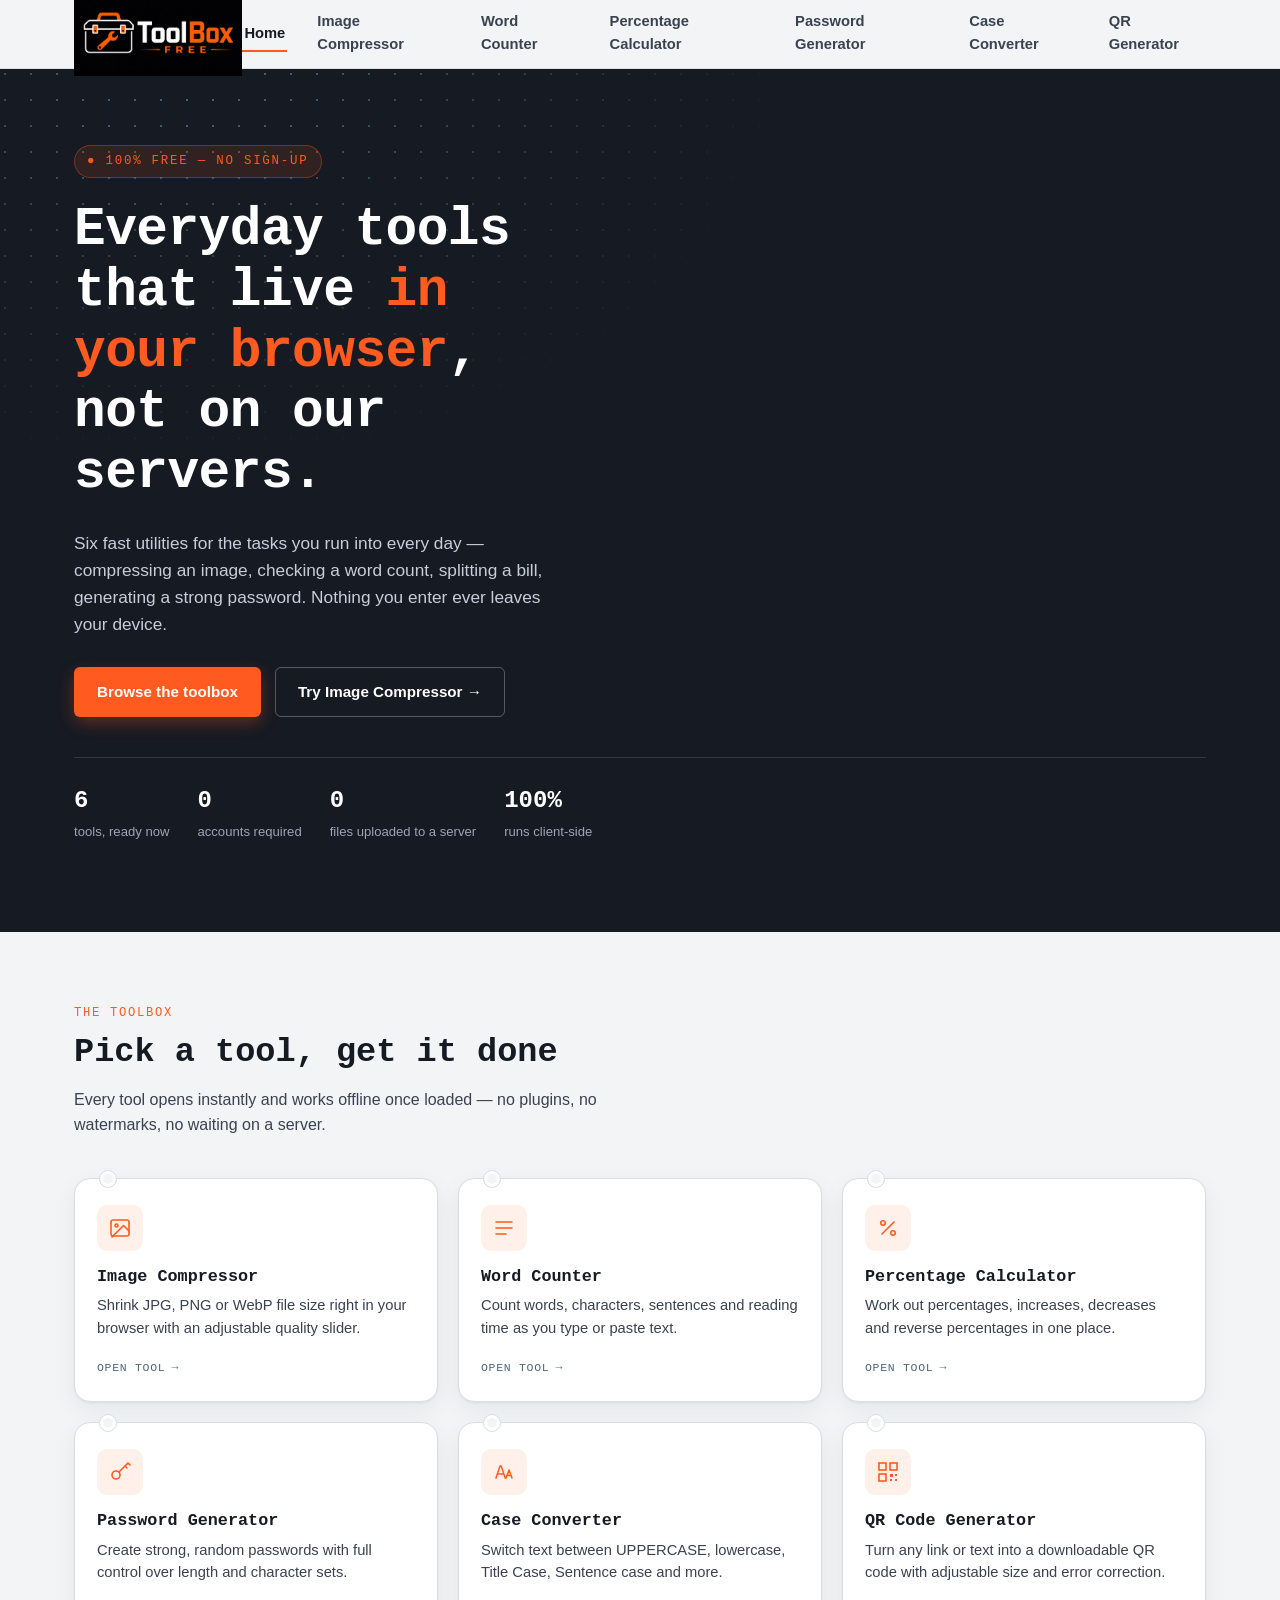
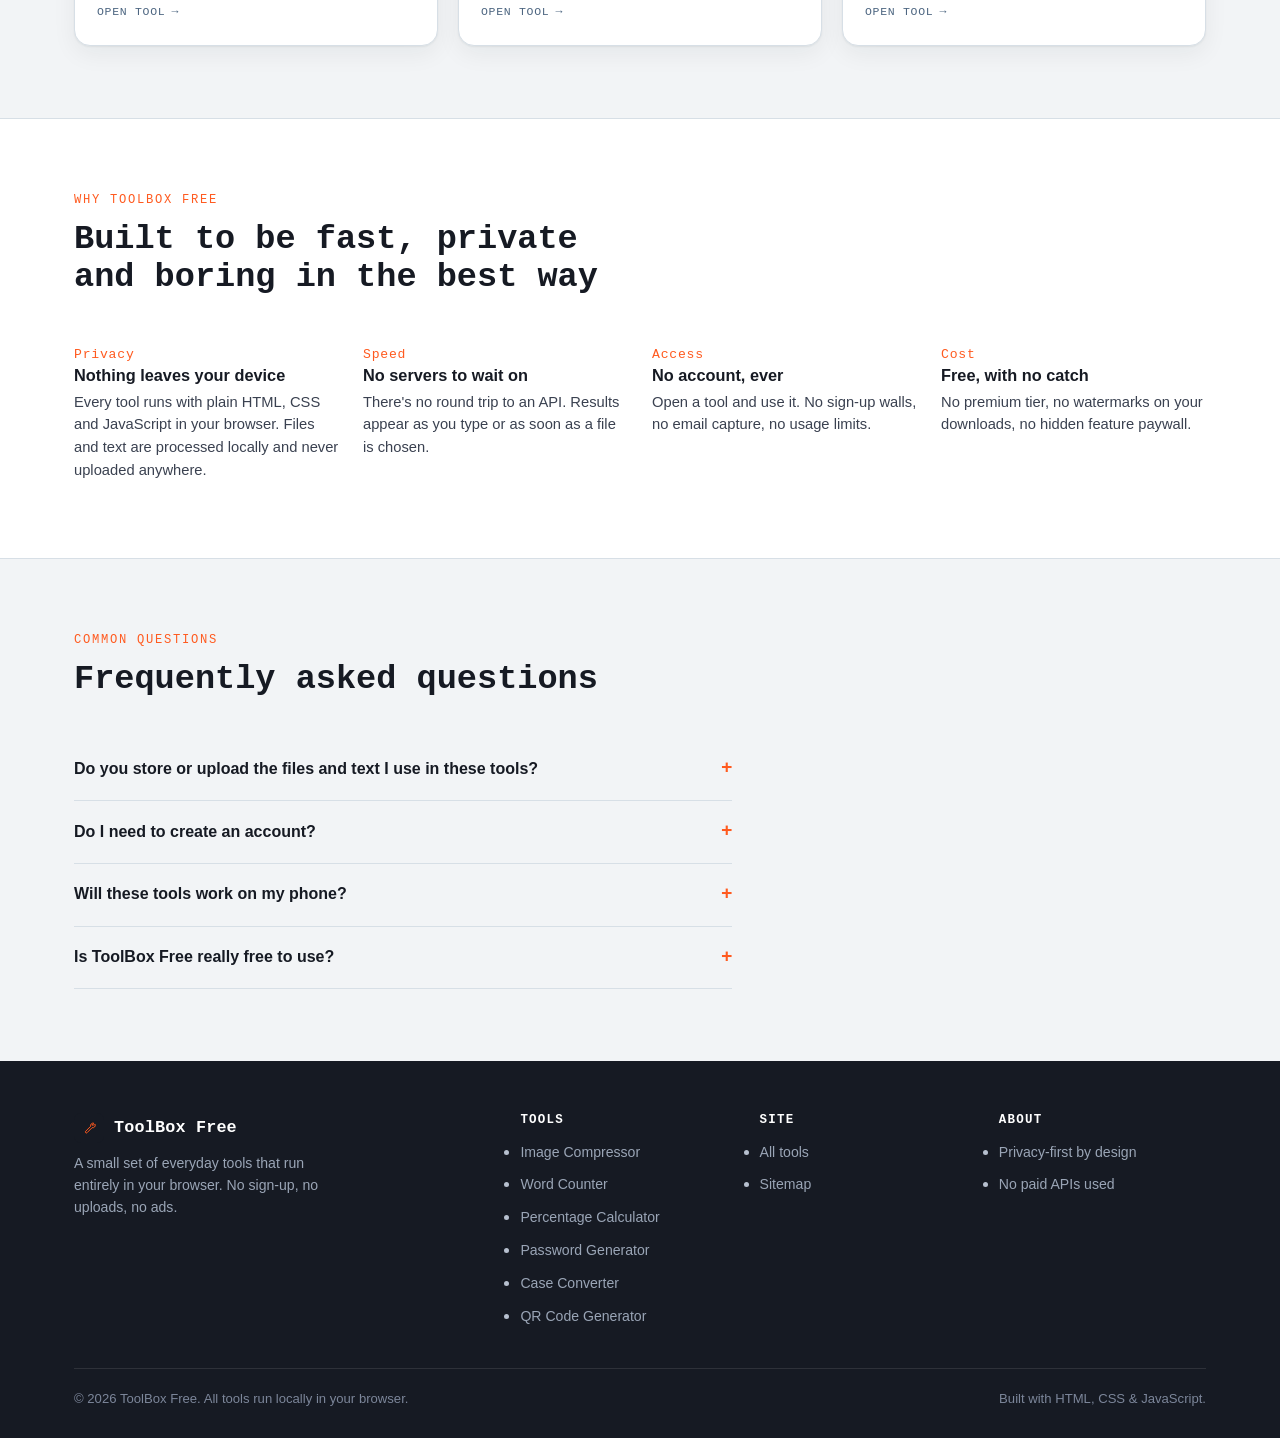
==== commit e0343a05: "Update index.html" ====
--- a/index.html
+++ b/index.html
@@ -58,12 +58,9 @@
 
 <header class="site-header">
   <div class="container">
-    <a href="./" class="brand" aria-label="ToolBox Free home">
-      <span class="brand-mark">
-        <svg viewBox="0 0 24 24" fill="none" xmlns="http://www.w3.org/2000/svg"><path d="M20 6.5a3.5 3.5 0 0 1-4.3 4.3L8.6 17.9a1.4 1.4 0 0 1-2-2l7.1-7.1A3.5 3.5 0 0 1 18 4.5l-2.3 2.3 1.1 1.1L19.1 5.6z" stroke="#ff5a1f" stroke-width="1.4" stroke-linejoin="round"/></svg>
-      </span>
-      Tool<span class="accent">Box</span>&nbsp;Free
-    </a>
+<a href="./" class="brand" aria-label="ToolBox Free home">
+  <img src="assets/Logo,png.png" alt="ToolBox Free" class="brand-logo">
+</a>
     <button class="nav-toggle" aria-label="Toggle menu" aria-expanded="false" aria-controls="main-nav">
       <svg viewBox="0 0 24 24" fill="none"><path d="M3 6h18M3 12h18M3 18h18" stroke="currentColor" stroke-width="2" stroke-linecap="round"/></svg>
     </button>
--- a/css/style.css
+++ b/css/style.css
@@ -790,3 +790,9 @@
   clip: rect(0,0,0,0);
   white-space: nowrap; border: 0;
 }
+.brand-logo {
+  width: 170px;
+  height: auto;
+  display: block;
+  object-fit: contain;
+}
